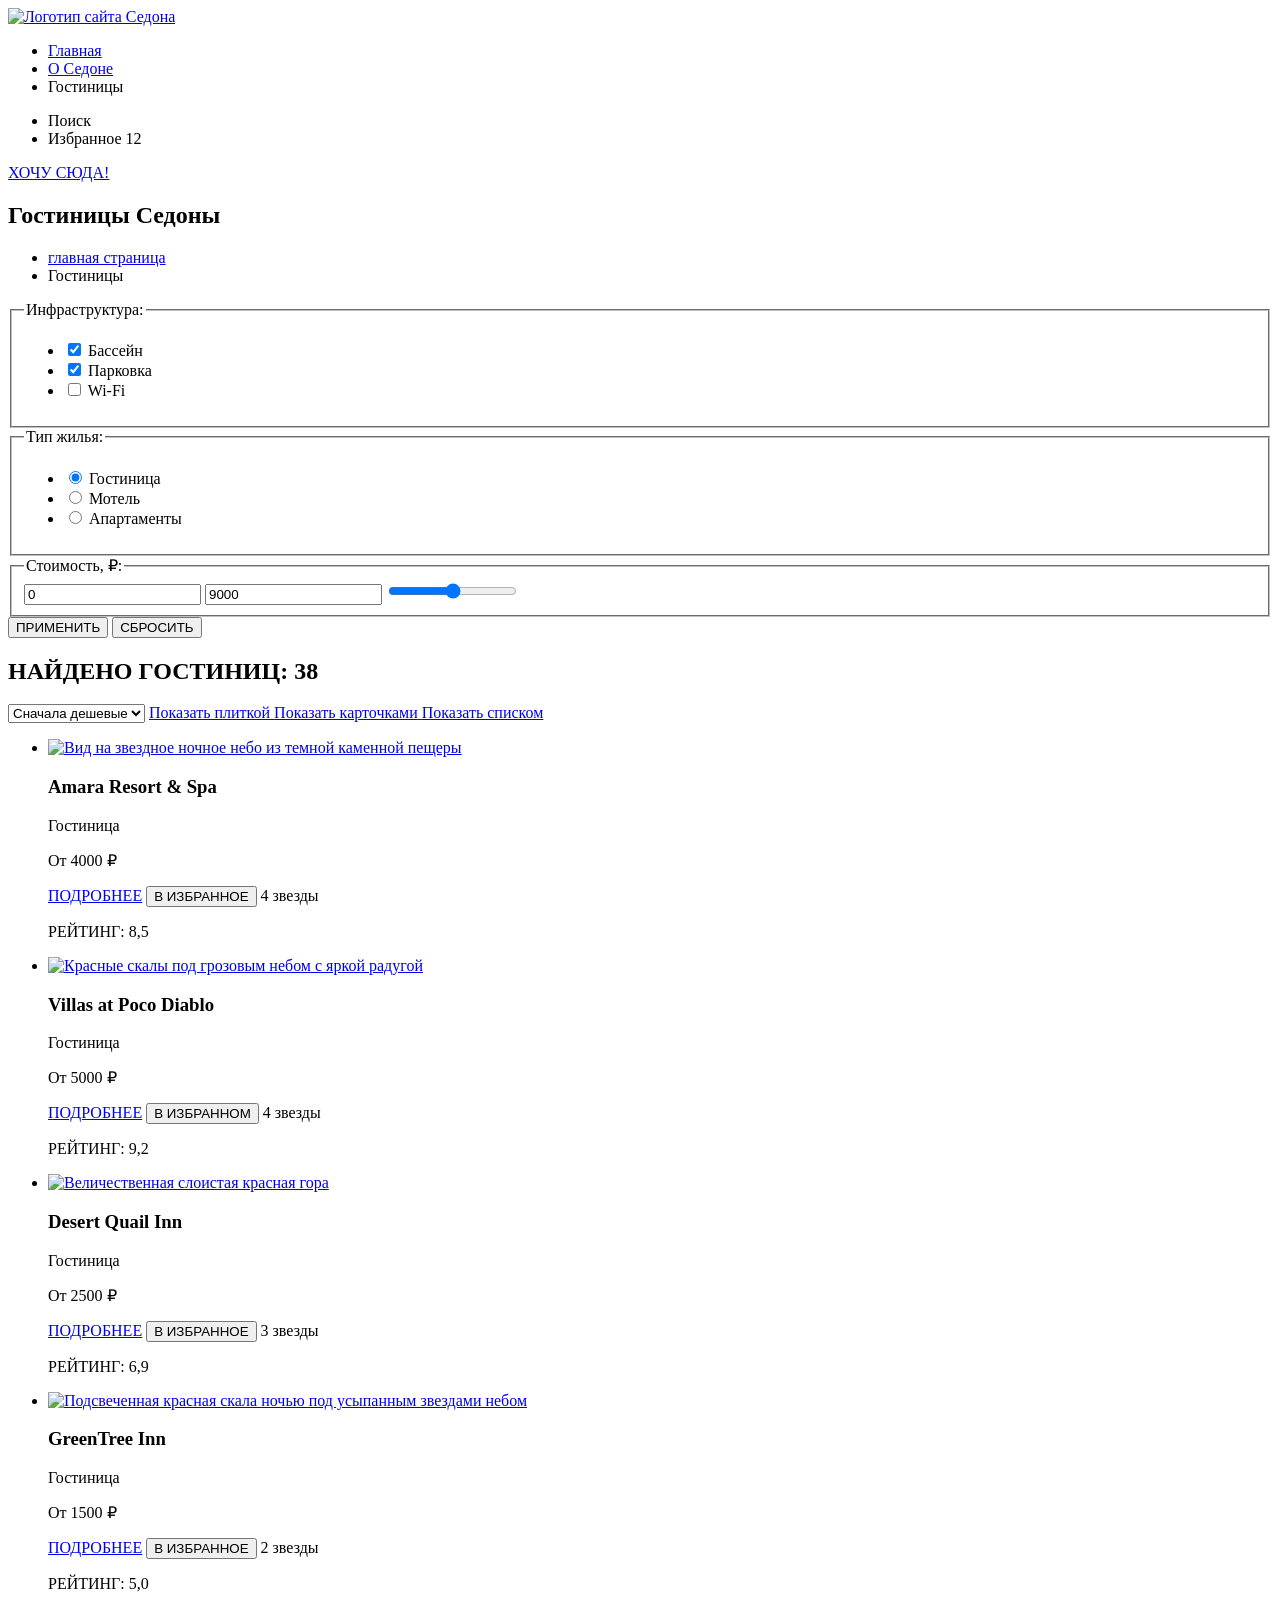
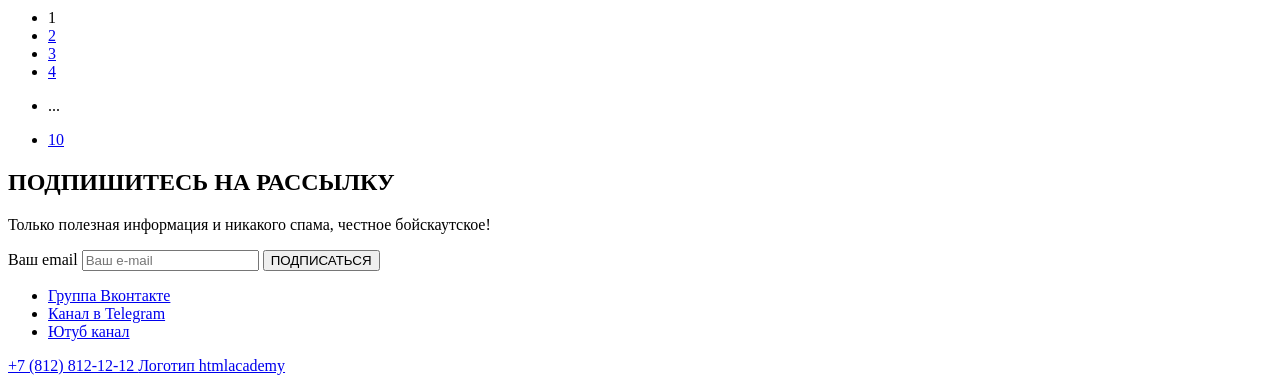
==== catalog.html @ c60bf8af "Внесение правок" ====
<!DOCTYPE html>
<html lang="en">

  <head>
    <meta charset="UTF-8">
    <meta name="viewport" content="width=device-width, initial-scale=1.0">
    <title>Каталог</title>
  </head>

  <body>
    <header class="navigation-header">
      <a class="navigation-logo" href="index.html">
        <img src="#" alt="Логотип сайта Седона">
      </a>
      <nav class="header-navigation">
        <ul class="header-navigation-list">
          <li class="header-navigation-item">
            <a class="navigation-list-link" href="index.html">Главная</a>
          </li>
          <li class="header-navigation-item">
            <a class="navigation-list-link" href="#">О Седоне</a>
          </li>
          <li class="header-navigation-item curent-link">
            <a class="navigation-list-link">Гостиницы</a>
          </li>
        </ul>
        <ul class="header-navigation-list navigation-user">
          <li class="header-navigation-item">
            <a class="header-navigation-list-user icon-search">
              <span class="visually-hidden">Поиск</span>
            </a>
          </li>
          <li class="header-navigation-item">
            <a class="header-navigation-list-user icon-favorite">
              <span class="visually-hidden">Избранное</span>
              <span class="favorite-number">12</span>
            </a>
          </li>
        </ul>
        <a class="header-navigation-list-user desired-button" href="#">
          ХОЧУ СЮДА!
        </a>
      </nav>
    </header>
    <main class="main-catalog">
      <section class="catalog-filter-bloc">
        <h1>
          Гостиницы Седоны
        </h1>
        <nav class="breadcrumbs">
          <ul class="breadcrumbs-list">
            <li class="breadcrumbs-item">
              <a class="breadcrumbs-link" href="index.html">
                <span class="visually-hidden">главная страница</span>
              </a>
            </li>
            <li>
              <a class="breadcrumbs-link">Гостиницы</a>
            </li>
          </ul>
        </nav>
        <form class="catalog-filter" action="https://echo.htmlacademy.ru/" method="get">
          <fieldset class="catalog-filter-group">
            <legend class="catalog-filter-title">Инфраструктура:</legend>
            <ul class="catalog-filter-item">
              <li class="catalog-filter-list">
                <label class="control">
                  <input type="checkbox" name="swimming-pool" checked>
                  Бассейн
                </label>
              </li>
              <li class="catalog-filter-list">
                <label class="control">
                  <input type="checkbox" name="parking" checked>
                  Парковка
                </label>
              </li>
              <li class="catalog-filter-list">
                <label class="control">
                  <input type="checkbox" name="wifi">
                  Wi-Fi
                </label>
              </li>
            </ul>
          </fieldset>
          <fieldset class="catalog-filter-group">
            <legend class="catalog-filter-title">Тип жилья:</legend>
            <ul class="catalog-filter-item">
              <li class="catalog-filter-list">
                <label class="control">
                  <input type="radio" name="property-type" value="hotel" checked>
                  Гостиница
                </label>
              </li>
              <li class="catalog-filter-list">
                <label class="control">
                  <input type="radio" name="property-type" value="motel">
                  Мотель
                </label>
              </li>
              <li class="catalog-filter-list">
                <label class="control">
                  <input type="radio" name="property-type" value="apartments">
                  Апартаменты
                </label>
              </li>
            </ul>
          </fieldset>
          <fieldset class="catalog-filter-group">
            <legend class="catalog-filter-title">Стоимость, ₽:</legend>
            <input class="field-price" name="min-price" type="number" value="0">
            <input class="field-price" name="max-price" type="number" value="9000">
            <input class="range-price" type="range">
          </fieldset>
          <button class="button-submit" type="submit">ПРИМЕНИТЬ</button>
          <button class="button-submit" type="reset">СБРОСИТЬ</button>
        </form>
      </section>

      <section class="hotels-catalog">
        <h2>НАЙДЕНО ГОСТИНИЦ: 38</h2>
        <select class="select-control" aria-label="Сортировка">
          <option value="cheap">Сначала дешевые</option>
          <option value="expensive">Сначала дорогие</option>
        </select>
        <a class="button button-active" href="catalog.html?view=tile">
          <span class="visually-hidden">Показать плиткой</span>
        </a>
        <a class="button" href="catalog.html?view=card">
          <span class="visually-hidden">Показать карточками</span>
        </a>
        <a class="button" href="catalog.html?view=list">
          <span class="visually-hidden">Показать списком</span>
        </a>
        <ul class="hotels-catalog-item">
          <li class="hotels-catalog-list">
            <a class="product-card-link" href="#">
              <img src="#" alt="Вид на звездное ночное небо из темной каменной пещеры">
            </a>
            <h3 class="hotel-name">Amara Resort & Spa</h3>
            <p class="hotel-title">Гостиница</p>
            <p class="hotel-price">От 4000 ₽</p>
            <a class="hotel-card-button button-info" href="#">ПОДРОБНЕЕ</a>
            <button class="hotel-card-button button-favorite" type="button">В ИЗБРАННОЕ</button>
            <span class="visually-hidden">4 звезды</span>
            <p class="hotel-rating">РЕЙТИНГ: 8,5</p>
          </li>
          <li class="hotels-catalog-list">
            <a class="product-card-link" href="#">
              <img class="product-card-img" src="#" alt="Красные скалы под грозовым небом с яркой радугой">
            </a>
            <h3 class="hotel-name">Villas at Poco Diablo</h3>
            <p class="hotel-title">Гостиница</p>
            <p class="hotel-price">От 5000 ₽</p>
            <a class="hotel-card-button button-info" href="#">ПОДРОБНЕЕ</a>
            <button class="hotel-card-button button-in-favorite" type="button">В ИЗБРАННОМ</button>
            <span class="visually-hidden">4 звезды</span>
            <p class="hotel-rating">РЕЙТИНГ: 9,2</p>
          </li>
          <li class="hotels-catalog-list">
            <a class="product-card-link" href="#">
              <img class="product-card-img" src="#" alt="Величественная слоистая красная гора">
            </a>
            <h3 class="hotel-name">Desert Quail Inn</h3>
            <p class="hotel-title">Гостиница</p>
            <p class="hotel-price">От 2500 ₽</p>
            <a class="hotel-card-button button-info" href="#">ПОДРОБНЕЕ</a>
            <button class="hotel-card-button button-favorite" type="button">В ИЗБРАННОЕ</button>
            <span class="visually-hidden">3 звезды</span>
            <p class="hotel-rating">РЕЙТИНГ: 6,9</p>
          </li>
          <li class="hotels-catalog-list">
            <a class="product-card-link" href="#">
              <img class="product-card-img" src="#" alt="Подсвеченная красная скала ночью под усыпанным звездами небом">
            </a>
            <h3 class="hotel-name">GreenTree Inn</h3>
            <p class="hotel-title">Гостиница</p>
            <p class="hotel-price">От 1500 ₽</p>
            <a class="hotel-card-button button-info" href="#">ПОДРОБНЕЕ</a>
            <button class="hotel-card-button button-favorite" type="button">В ИЗБРАННОЕ</button>
            <span class="visually-hidden">2 звезды</span>
            <p class="hotel-rating">РЕЙТИНГ: 5,0</p>
          </li>
        </ul>
        <ul class="pagination">
          <li class="pagination-item">
            <a class="pagination-link pagination-current">1</a>
          </li>
          <li class="pagination-item">
            <a class="pagination-link" href="#">2</a>
          </li>
          <li class="pagination-item">
            <a class="pagination-link" href="#">3</a>
          </li>
          <li class="pagination-item">
            <a class="pagination-link" href="#">4</a>
          </li>
          <li class="pagination-item">
            <p>...</p>
          </li>
          <li class="pagination-item">
            <a class="pagination-link" href="#">10</a>
          </li>
        </ul>
      </section>

      <section class="subscribe subscribe-catalog">
        <h2>ПОДПИШИТЕСЬ НА РАССЫЛКУ</h2>
        <p>
          Только полезная информация и никакого спама, честное бойскаутское!
        </p>
        <form class="subscribe-form" action="https://echo.htmlacademy.ru/" method="post">
          <label class="visually-hidden" for="email">Ваш email</label>
          <input type="email-field" id="email" name="email" placeholder="Ваш e-mail" required>
          <button class="subscribe-button" type="submit">ПОДПИСАТЬСЯ</button>
        </form>
      </section>
    </main>
    <footer class="main-footer">
      <ul class="social-list">
        <li class="social-item">
          <a class="social-link" href="https://vk.com/htmlacademy" title="Vk">
            <span class="visually-hidden">Группа Вконтакте</span>
          </a>
        </li>
        <li class="social-item">
          <a class="social-link" href="https://t.me/htmlacademy" title="Telegram">
            <span class="visually-hidden">Канал в Telegram</span>
          </a>
        </li>
        <li class="social-item">
          <a class="social-link" href="https://www.youtube.com/user/htmlacademyru" title="YouTube">
            <span class="visually-hidden">Ютуб канал</span>
          </a>
        </li>
      </ul>
      <a class="footer-contact-number" href="tel:+78128121212">
        +7 (812) 812-12-12
      </a>
      <a class="footer-contact-logo" href="https://htmlacademy.ru/intensive/htmlcss">
        <span class="visually-hidden">Логотип htmlacademy</span>
      </a>
    </footer>
  </body>

</html>
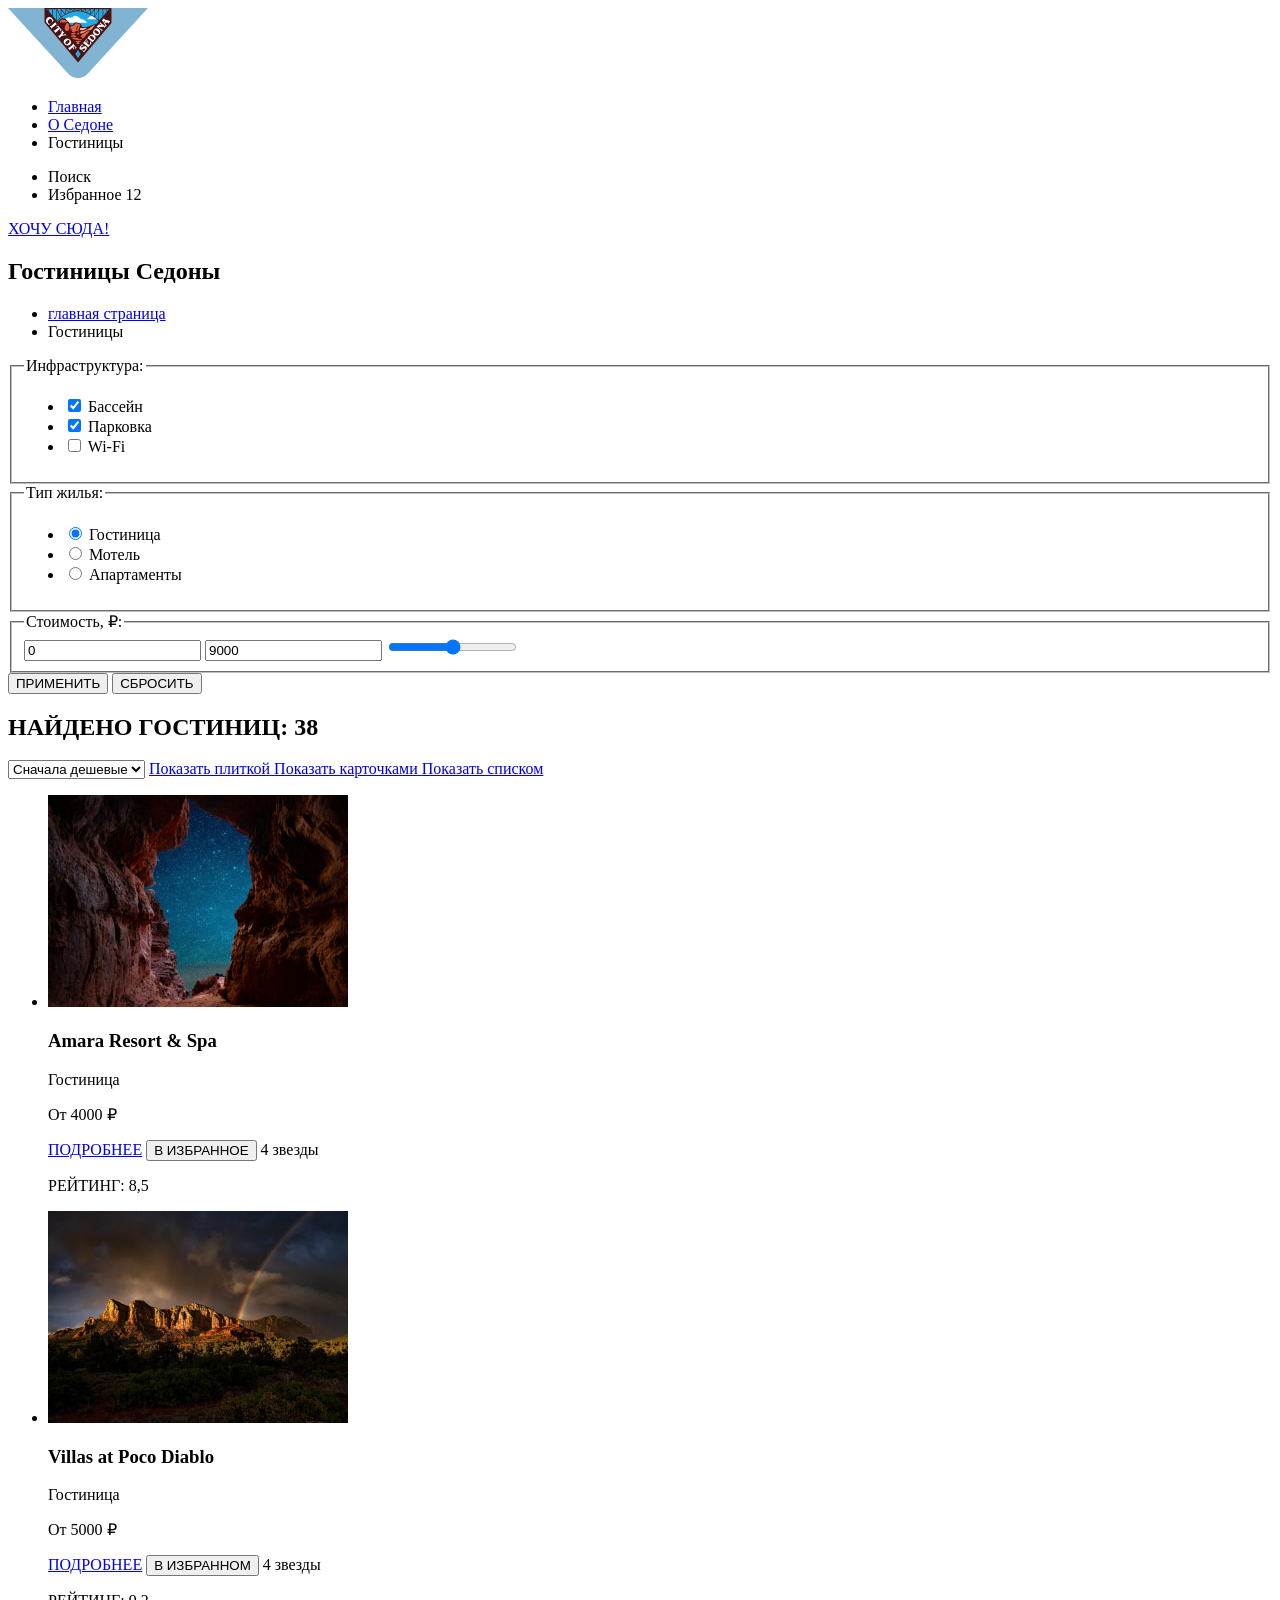
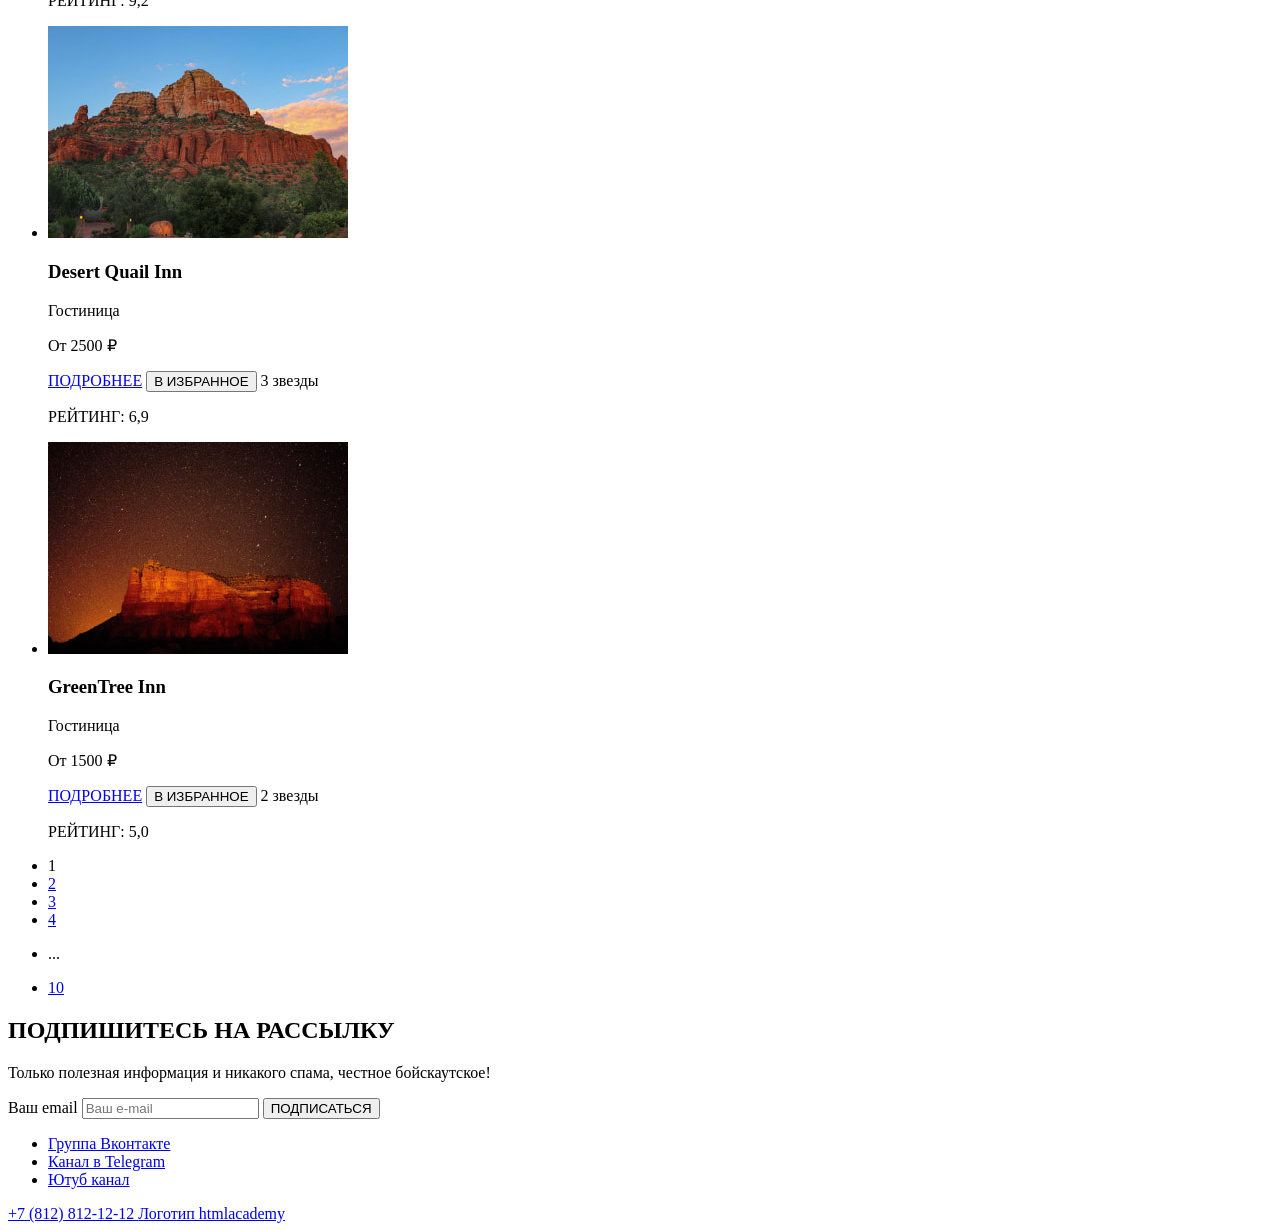
==== commit b1e81f36: "экспортированы все изображения, подключены контентные изображения" ====
--- a/catalog.html
+++ b/catalog.html
@@ -1,5 +1,5 @@
 <!DOCTYPE html>
-<html lang="en">
+<html lang="ru">
 
   <head>
     <meta charset="UTF-8">
@@ -10,7 +10,7 @@
   <body>
     <header class="navigation-header">
       <a class="navigation-logo" href="index.html">
-        <img src="#" alt="Логотип сайта Седона">
+        <img src="images/svg/logo.svg" width="140" height="70" alt="Логотип сайта Седона">
       </a>
       <nav class="header-navigation">
         <ul class="header-navigation-list">
@@ -135,7 +135,8 @@
         <ul class="hotels-catalog-item">
           <li class="hotels-catalog-list">
             <a class="product-card-link" href="#">
-              <img src="#" alt="Вид на звездное ночное небо из темной каменной пещеры">
+              <img class="product-card-img" src="images/amara-resort-spa.jpg" width="300" height="212"
+                alt="Вид на звездное ночное небо из темной каменной пещеры">
             </a>
             <h3 class="hotel-name">Amara Resort & Spa</h3>
             <p class="hotel-title">Гостиница</p>
@@ -147,7 +148,8 @@
           </li>
           <li class="hotels-catalog-list">
             <a class="product-card-link" href="#">
-              <img class="product-card-img" src="#" alt="Красные скалы под грозовым небом с яркой радугой">
+              <img class="product-card-img" src="images/villas-at-poco-diablo.jpg" width="300" height="212"
+                alt="Красные скалы под грозовым небом с яркой радугой">
             </a>
             <h3 class="hotel-name">Villas at Poco Diablo</h3>
             <p class="hotel-title">Гостиница</p>
@@ -159,7 +161,8 @@
           </li>
           <li class="hotels-catalog-list">
             <a class="product-card-link" href="#">
-              <img class="product-card-img" src="#" alt="Величественная слоистая красная гора">
+              <img class="product-card-img" src="images/desert-quail-inn.jpg" width="300" height="212"
+                alt="Величественная слоистая красная гора">
             </a>
             <h3 class="hotel-name">Desert Quail Inn</h3>
             <p class="hotel-title">Гостиница</p>
@@ -171,7 +174,8 @@
           </li>
           <li class="hotels-catalog-list">
             <a class="product-card-link" href="#">
-              <img class="product-card-img" src="#" alt="Подсвеченная красная скала ночью под усыпанным звездами небом">
+              <img class="product-card-img" src="images/greentree-inn.jpg" width="300" height="212"
+                alt="Подсвеченная красная скала ночью под усыпанным звездами небом">
             </a>
             <h3 class="hotel-name">GreenTree Inn</h3>
             <p class="hotel-title">Гостиница</p>
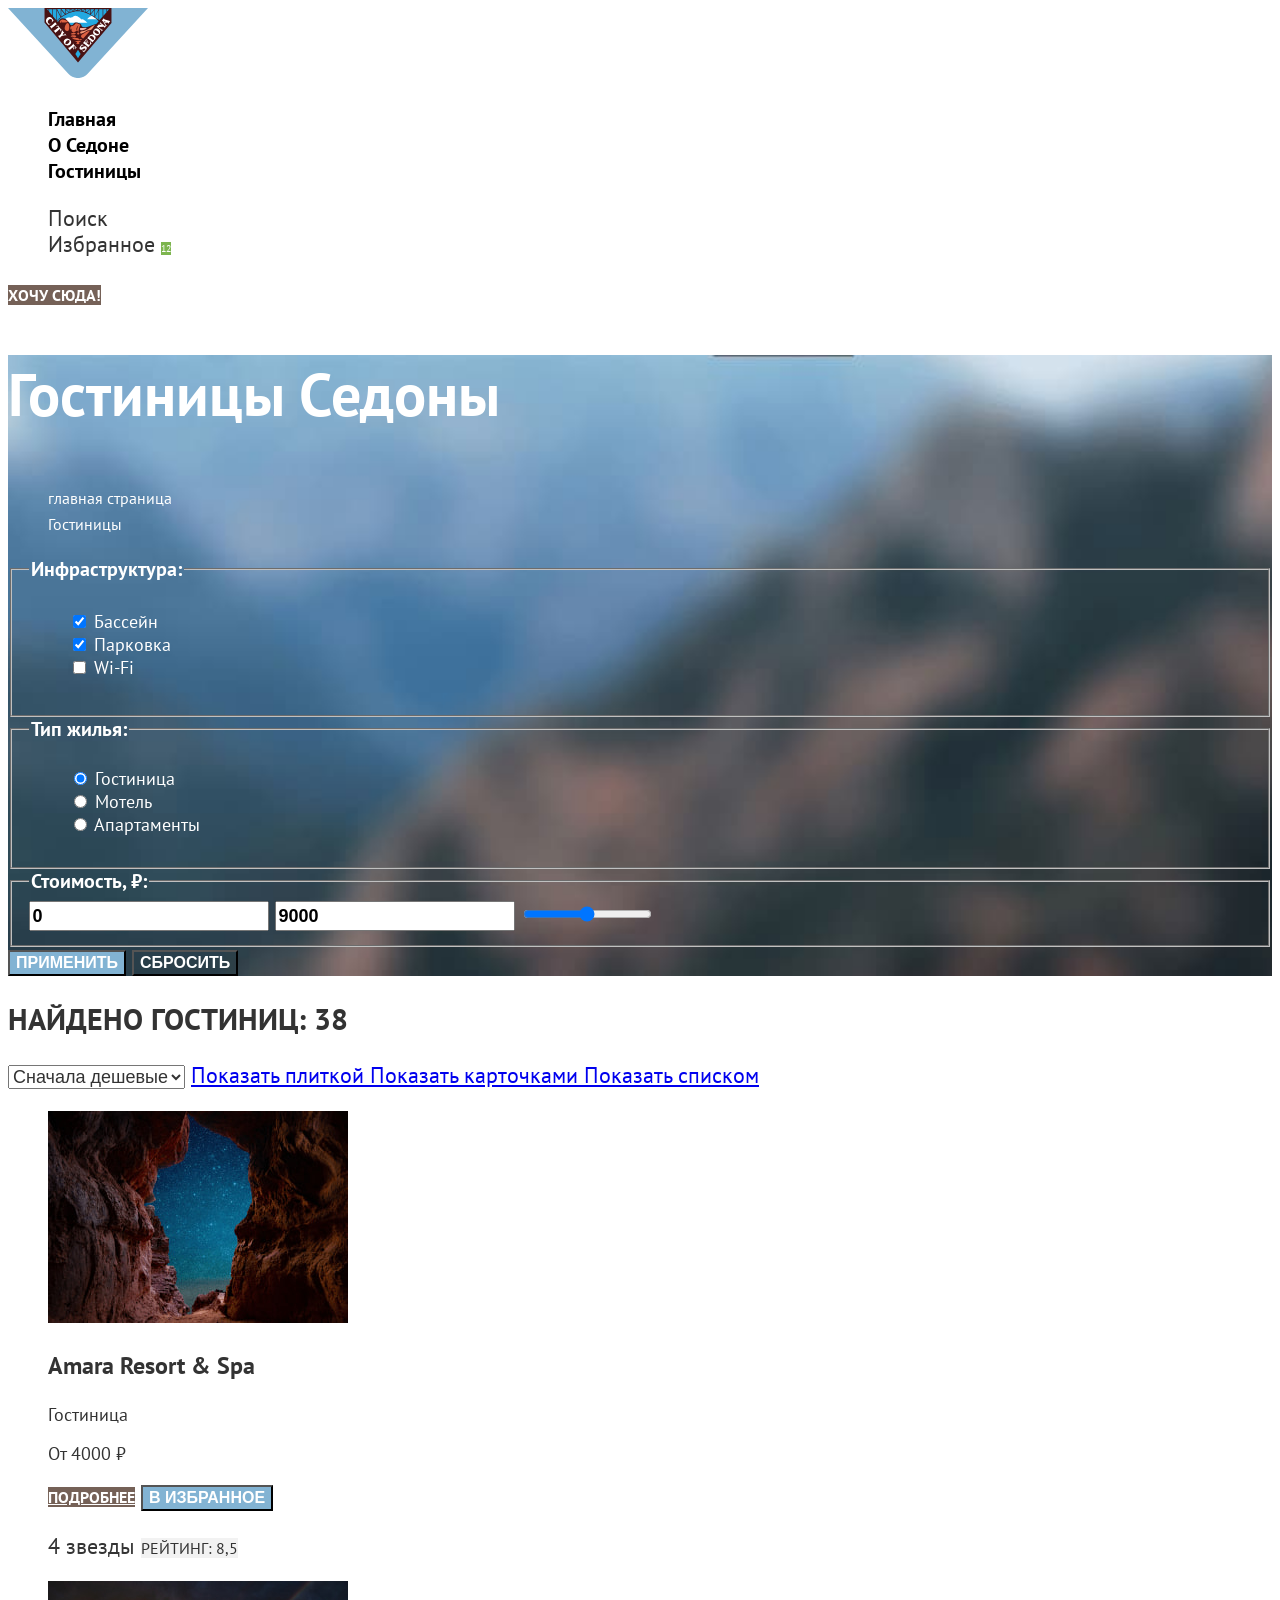
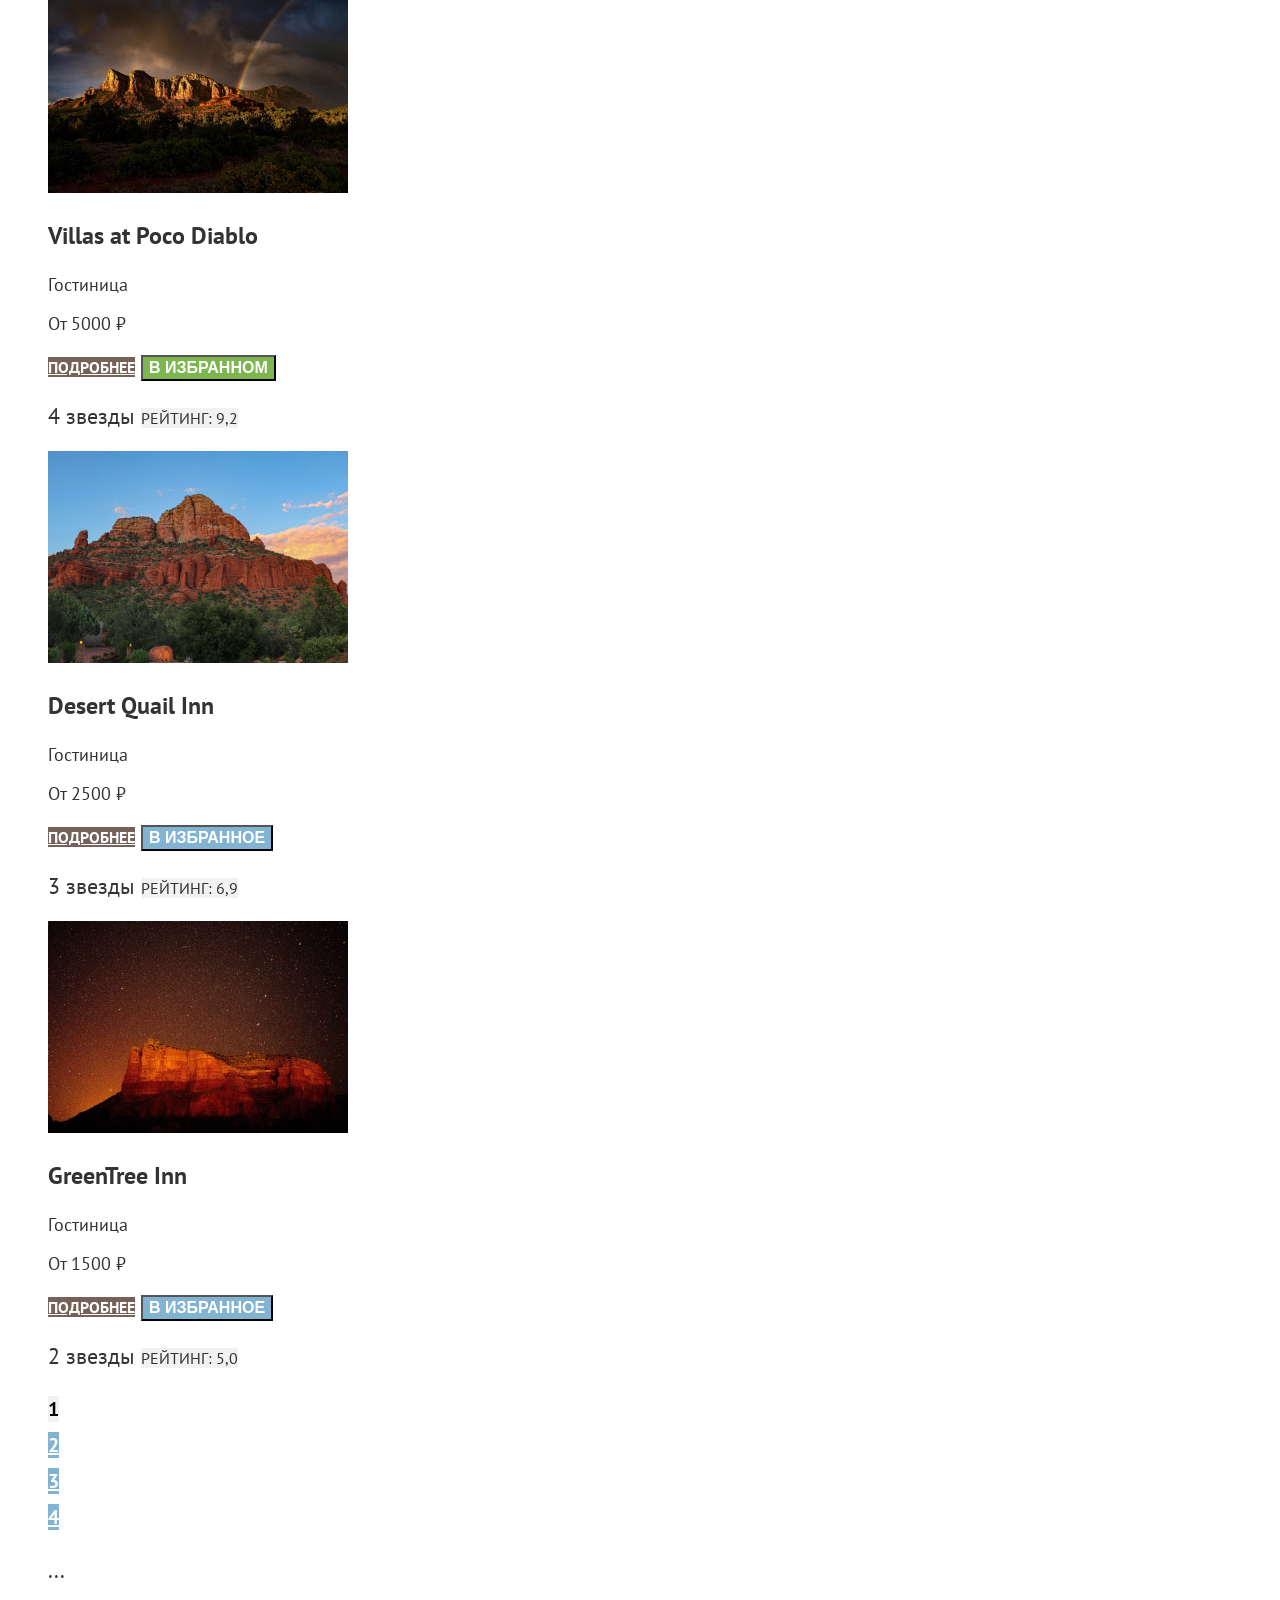
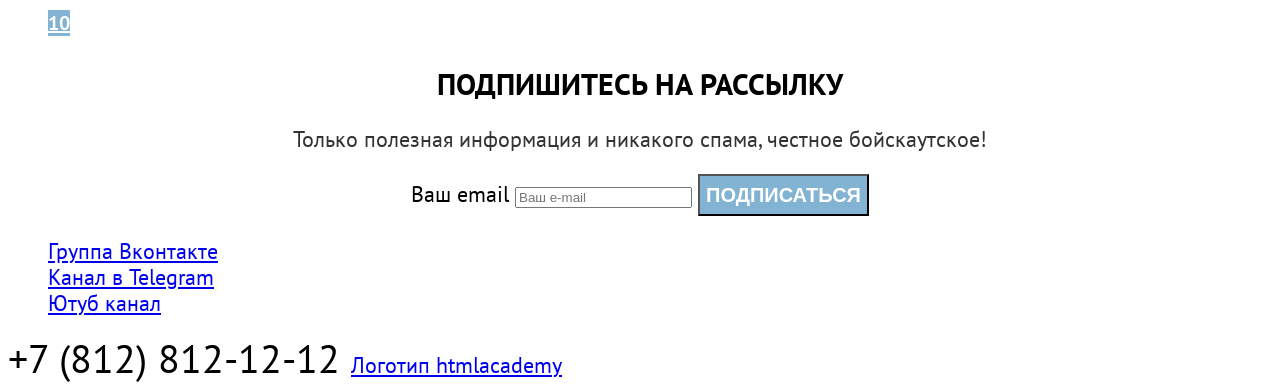
==== commit c2f1b92c: "Подключение стилей и базовая стилизация всех страниц" ====
--- a/catalog.html
+++ b/catalog.html
@@ -5,6 +5,7 @@
     <meta charset="UTF-8">
     <meta name="viewport" content="width=device-width, initial-scale=1.0">
     <title>Каталог</title>
+    <link rel="stylesheet" href="styles/styles.css">
   </head>
 
   <body>
@@ -85,20 +86,20 @@
           </fieldset>
           <fieldset class="catalog-filter-group">
             <legend class="catalog-filter-title">Тип жилья:</legend>
-            <ul class="catalog-filter-item">
-              <li class="catalog-filter-list">
+            <ul class="catalog-filter-list">
+              <li class="catalog-filter-item">
                 <label class="control">
                   <input type="radio" name="property-type" value="hotel" checked>
                   Гостиница
                 </label>
               </li>
-              <li class="catalog-filter-list">
+              <li class="catalog-filter-item">
                 <label class="control">
                   <input type="radio" name="property-type" value="motel">
                   Мотель
                 </label>
               </li>
-              <li class="catalog-filter-list">
+              <li class="catalog-filter-item">
                 <label class="control">
                   <input type="radio" name="property-type" value="apartments">
                   Апартаменты
@@ -113,7 +114,7 @@
             <input class="range-price" type="range">
           </fieldset>
           <button class="button-submit" type="submit">ПРИМЕНИТЬ</button>
-          <button class="button-submit" type="reset">СБРОСИТЬ</button>
+          <button class="button-reset" type="reset">СБРОСИТЬ</button>
         </form>
       </section>
 
@@ -132,8 +133,8 @@
         <a class="button" href="catalog.html?view=list">
           <span class="visually-hidden">Показать списком</span>
         </a>
-        <ul class="hotels-catalog-item">
-          <li class="hotels-catalog-list">
+        <ul class="hotels-catalog-list">
+          <li class="hotels-catalog-item">
             <a class="product-card-link" href="#">
               <img class="product-card-img" src="images/amara-resort-spa.jpg" width="300" height="212"
                 alt="Вид на звездное ночное небо из темной каменной пещеры">
@@ -143,10 +144,12 @@
             <p class="hotel-price">От 4000 ₽</p>
             <a class="hotel-card-button button-info" href="#">ПОДРОБНЕЕ</a>
             <button class="hotel-card-button button-favorite" type="button">В ИЗБРАННОЕ</button>
-            <span class="visually-hidden">4 звезды</span>
-            <p class="hotel-rating">РЕЙТИНГ: 8,5</p>
-          </li>
-          <li class="hotels-catalog-list">
+            <p>
+              <span class="rating-stars visually-hidden">4 звезды</span>
+              <span class="hotel-rating">РЕЙТИНГ: 8,5</span>
+            </p>
+          </li>
+          <li class="hotels-catalog-item">
             <a class="product-card-link" href="#">
               <img class="product-card-img" src="images/villas-at-poco-diablo.jpg" width="300" height="212"
                 alt="Красные скалы под грозовым небом с яркой радугой">
@@ -156,10 +159,12 @@
             <p class="hotel-price">От 5000 ₽</p>
             <a class="hotel-card-button button-info" href="#">ПОДРОБНЕЕ</a>
             <button class="hotel-card-button button-in-favorite" type="button">В ИЗБРАННОМ</button>
-            <span class="visually-hidden">4 звезды</span>
-            <p class="hotel-rating">РЕЙТИНГ: 9,2</p>
-          </li>
-          <li class="hotels-catalog-list">
+            <p>
+              <span class="rating-stars visually-hidden">4 звезды</span>
+              <span class="hotel-rating">РЕЙТИНГ: 9,2</span>
+            </p>
+          </li>
+          <li class="hotels-catalog-item">
             <a class="product-card-link" href="#">
               <img class="product-card-img" src="images/desert-quail-inn.jpg" width="300" height="212"
                 alt="Величественная слоистая красная гора">
@@ -169,10 +174,12 @@
             <p class="hotel-price">От 2500 ₽</p>
             <a class="hotel-card-button button-info" href="#">ПОДРОБНЕЕ</a>
             <button class="hotel-card-button button-favorite" type="button">В ИЗБРАННОЕ</button>
-            <span class="visually-hidden">3 звезды</span>
-            <p class="hotel-rating">РЕЙТИНГ: 6,9</p>
-          </li>
-          <li class="hotels-catalog-list">
+            <p>
+              <span class="rating-stars visually-hidden">3 звезды</span>
+              <span class="hotel-rating">РЕЙТИНГ: 6,9</span>
+            </p>
+          </li>
+          <li class="hotels-catalog-item">
             <a class="product-card-link" href="#">
               <img class="product-card-img" src="images/greentree-inn.jpg" width="300" height="212"
                 alt="Подсвеченная красная скала ночью под усыпанным звездами небом">
@@ -182,11 +189,13 @@
             <p class="hotel-price">От 1500 ₽</p>
             <a class="hotel-card-button button-info" href="#">ПОДРОБНЕЕ</a>
             <button class="hotel-card-button button-favorite" type="button">В ИЗБРАННОЕ</button>
-            <span class="visually-hidden">2 звезды</span>
-            <p class="hotel-rating">РЕЙТИНГ: 5,0</p>
-          </li>
-        </ul>
-        <ul class="pagination">
+            <p>
+              <span class="rating-stars visually-hidden">2 звезды</span>
+              <span class="hotel-rating">РЕЙТИНГ: 5,0</span>
+            </p>
+          </li>
+        </ul>
+        <ul class="pagination-list">
           <li class="pagination-item">
             <a class="pagination-link pagination-current">1</a>
           </li>
@@ -200,7 +209,7 @@
             <a class="pagination-link" href="#">4</a>
           </li>
           <li class="pagination-item">
-            <p>...</p>
+            <p class="pagination-dots">...</p>
           </li>
           <li class="pagination-item">
             <a class="pagination-link" href="#">10</a>
@@ -215,7 +224,7 @@
         </p>
         <form class="subscribe-form" action="https://echo.htmlacademy.ru/" method="post">
           <label class="visually-hidden" for="email">Ваш email</label>
-          <input type="email-field" id="email" name="email" placeholder="Ваш e-mail" required>
+          <input class="email-field" type="email" id="email" name="email" placeholder="Ваш e-mail" required>
           <button class="subscribe-button" type="submit">ПОДПИСАТЬСЯ</button>
         </form>
       </section>
--- a/styles/styles.css
+++ b/styles/styles.css
@@ -0,0 +1,284 @@
+@font-face {
+  font-family: "PT Sans";
+  font-style: normal;
+  font-weight: 400;
+  src: url("../fonts/ptsans-400.woff2") format("woff2");
+  font-display: swap;
+}
+
+@font-face {
+  font-family: "PT Sans";
+  font-style: normal;
+  font-weight: 700;
+  src: url("../fonts/ptsans-700.woff2") format("woff2");
+  font-display: swap;
+}
+
+body {
+  font-family: "PT Sans", sans-serif;
+  font-weight: 400;
+  font-size: 22px;
+  line-height: 26px;
+  background-color: #ffffff;
+  color: #333333;
+}
+
+.navigation-header {
+  background-color: #ffffff;
+}
+
+.main-index {
+  text-align: center;
+}
+
+.hero {
+  background-color: #000000;
+  background-image: url("../images/background/index-background.jpg");
+  background-repeat: no-repeat;
+  background-size: cover;
+}
+
+.subscribe {
+  background-color: #000000;
+  background-image: url("../images/background/subscribe-background.jpg");
+  background-size: cover;
+  color: #ffffff;
+}
+
+.favorite-number {
+  background-color: #7db54f;
+  font-size: 10px;
+  line-height: 10px;
+  color: #ffffff;
+}
+
+.header-navigation-list,
+.advantages-list,
+.advantages-welcome-list,
+.social-list {
+  list-style-type: none;
+}
+
+.navigation-list-link {
+  font-weight: 700;
+  font-size: 20px;
+  line-height: 24px;
+  color: #000000;
+  text-decoration: none;
+}
+
+.desired-button {
+  font-weight: 700;
+  font-size: 16px;
+  line-height: 20px;
+  color: #ffffff;
+  background-color: #756157;
+  vertical-align: middle;
+  text-decoration: none;
+}
+
+.advantages-header,
+.advantages-welcome-header,
+.interested h2,
+.subscribe h2 {
+  font-weight: 700;
+  font-size: 30px;
+  line-height: 36px;
+  color: #000000;
+}
+
+.advantages-item,
+.light-blue {
+  background-color: #83b3d31f;
+}
+
+.dark-blue {
+  background-color: #83b3d333;
+}
+
+.advantages-text {
+  background-color: #82b3d3;
+  color: #ffffff;
+}
+
+.advantages-item h3 {
+  font-weight: 700;
+  font-size: 24px;
+  line-height: 28px;
+  color: inherit;
+}
+
+.advantages-item p,
+.advantages-welcome-item p {
+  font-size: 18px;
+  line-height: 21px;
+}
+
+.advantages-welcome-item h3 {
+  font-weight: 700;
+  font-size: 24px;
+  line-height: 28px;
+  color: #000000;
+}
+
+.button-search {
+  font-weight: 700;
+  font-size: 20px;
+  line-height: 36px;
+  color: #ffffff;
+  background-color: #756157;
+}
+
+.subscribe-button {
+  font-weight: 700;
+  font-size: 20px;
+  line-height: 36px;
+  color: #ffffff;
+  background-color: #82b3d3;
+}
+
+.footer-contact-number {
+  font-size: 40px;
+  line-height: 40px;
+  color: #000000;
+  text-align: center;
+  text-decoration: none;
+}
+
+.header-navigation-list,
+.breadcrumbs-list,
+.catalog-filter-list,
+.hotels-catalog-list,
+.pagination-list {
+  list-style-type: none;
+}
+
+.catalog-filter-bloc {
+  background-color: #000000;
+  color: #ffffff;
+  background-image: url("../images/background/filter-background.jpg");
+  background-size: cover;
+}
+
+.catalog-filter-bloc h1 {
+  font-weight: 700;
+  font-size: 60px;
+  line-height: 78px;
+}
+
+.breadcrumbs-link {
+  color: inherit;
+  text-decoration: none;
+  font-size: 16px;
+  line-height: 21px;
+}
+
+.catalog-filter-title {
+  font-weight: 700;
+  font-size: 20px;
+  line-height: 24px;
+}
+
+.catalog-filter-list {
+  font-size: 18px;
+  line-height: 23px;
+}
+
+.field-price {
+  font-weight: 700;
+  font-size: 18px;
+  line-height: 24px;
+}
+
+.button-submit {
+  font-weight: 700;
+  font-size: 16px;
+  line-height: 20px;
+  color: inherit;
+  background-color: #82b3d3;
+}
+
+.button-reset {
+  font-weight: 700;
+  font-size: 16px;
+  line-height: 20px;
+  color: inherit;
+  background-color: transparent;
+}
+
+.hotels-catalog h2 {
+  font-weight: 700;
+  font-size: 30px;
+  line-height: 36px;
+}
+
+.select-control {
+  font-size: 18px;
+  line-height: 21px;
+  color: #333333;
+}
+
+.hotel-name {
+  font-weight: 700;
+  font-size: 24px;
+  line-height: 28px;
+}
+
+.hotel-title {
+  font-size: 18px;
+  line-height: 21px;
+}
+
+.hotel-price {
+  font-size: 18px;
+  line-height: 21px;
+}
+
+.hotel-card-button {
+  font-weight: 700;
+  font-size: 16px;
+  line-height: 20px;
+  color: #ffffff;
+}
+
+.button-info {
+  background-color: #756157;
+}
+
+.button-favorite {
+  background-color: #82b3d3;
+}
+
+.button-in-favorite {
+  background-color: #7db54f;
+}
+
+.hotel-rating {
+  font-size: 16px;
+  line-height: 20px;
+  background-color: #f2f2f2;
+}
+
+.pagination-link {
+  font-weight: 700;
+  font-size: 20px;
+  line-height: 36px;
+  color: #ffffff;
+  background-color: #82b3d3;
+}
+
+.pagination-current {
+  color: #000000;
+  background-color: #f2f2f2;
+}
+
+.subscribe-catalog {
+  color: #000000;
+  background-image: none;
+  background-color: #ffffff;
+  text-align: center;
+}
+
+.subscribe-catalog p {
+  color: #333333;
+}
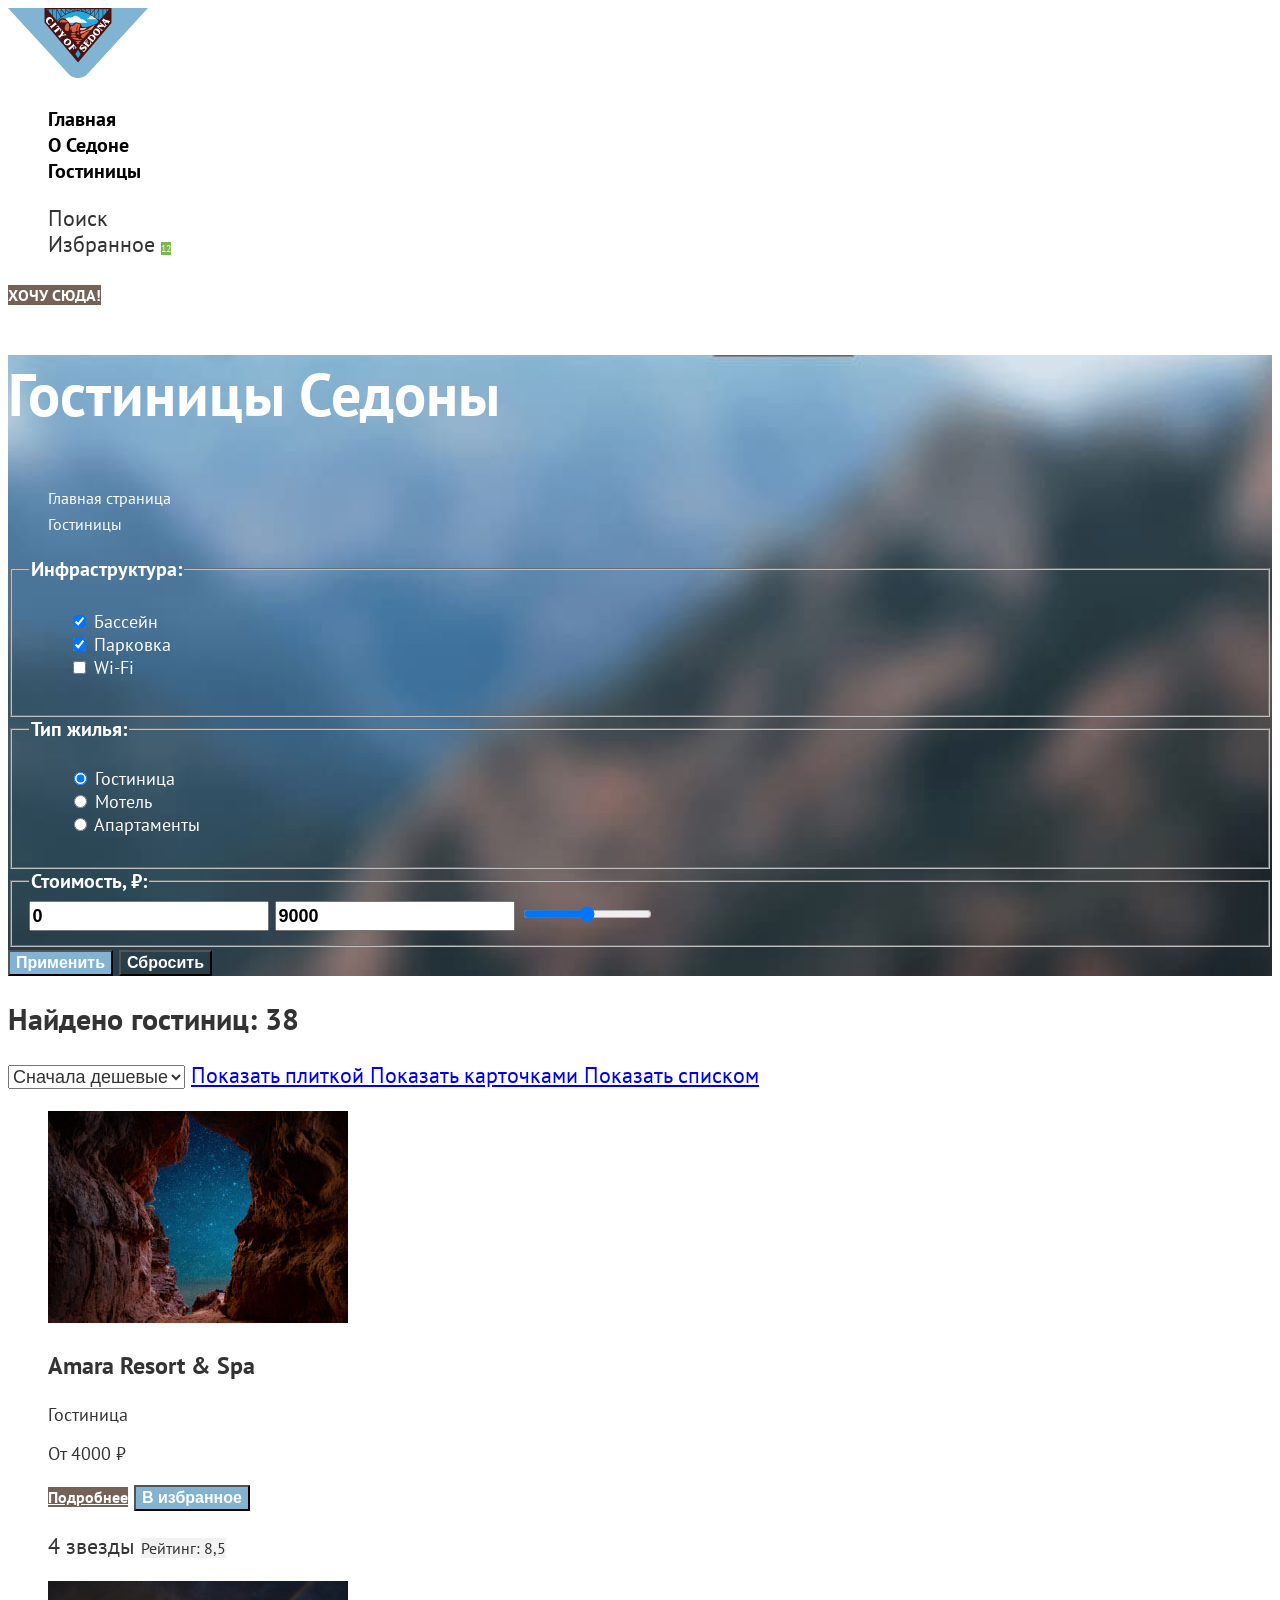
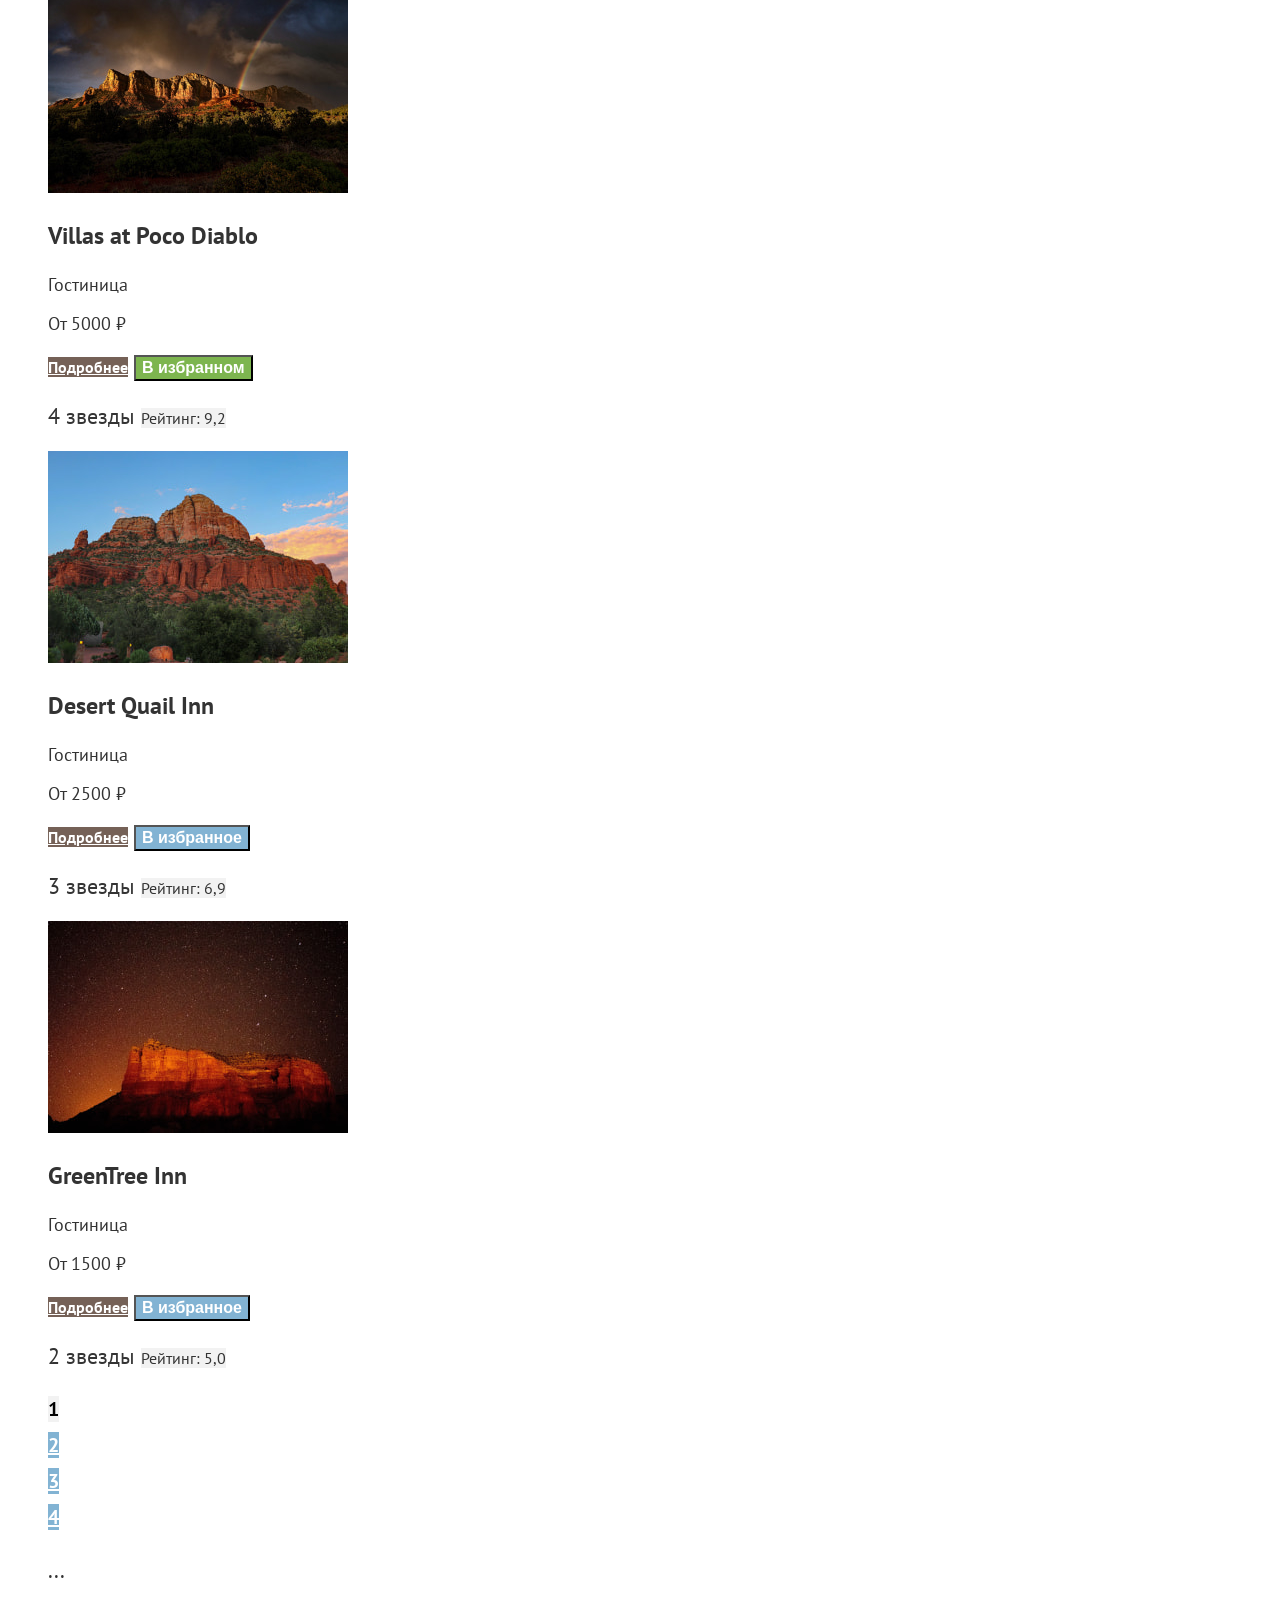
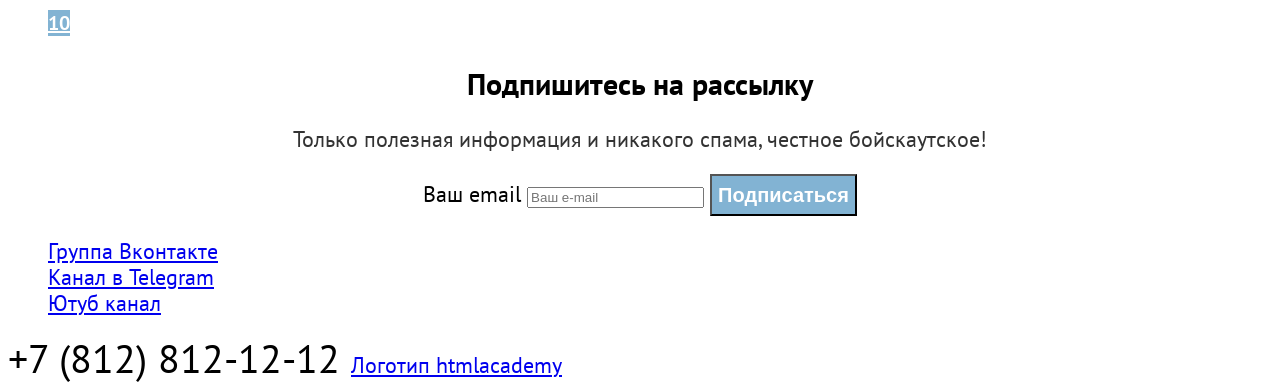
==== commit 053f8514: "заменил слова с заглавными буквами на обычные" ====
--- a/catalog.html
+++ b/catalog.html
@@ -52,7 +52,7 @@
           <ul class="breadcrumbs-list">
             <li class="breadcrumbs-item">
               <a class="breadcrumbs-link" href="index.html">
-                <span class="visually-hidden">главная страница</span>
+                <span class="visually-hidden">Главная страница</span>
               </a>
             </li>
             <li>
@@ -113,13 +113,13 @@
             <input class="field-price" name="max-price" type="number" value="9000">
             <input class="range-price" type="range">
           </fieldset>
-          <button class="button-submit" type="submit">ПРИМЕНИТЬ</button>
-          <button class="button-reset" type="reset">СБРОСИТЬ</button>
+          <button class="button-submit" type="submit">Применить</button>
+          <button class="button-reset" type="reset">Сбросить</button>
         </form>
       </section>
 
       <section class="hotels-catalog">
-        <h2>НАЙДЕНО ГОСТИНИЦ: 38</h2>
+        <h2>Найдено гостиниц: 38</h2>
         <select class="select-control" aria-label="Сортировка">
           <option value="cheap">Сначала дешевые</option>
           <option value="expensive">Сначала дорогие</option>
@@ -142,11 +142,11 @@
             <h3 class="hotel-name">Amara Resort & Spa</h3>
             <p class="hotel-title">Гостиница</p>
             <p class="hotel-price">От 4000 ₽</p>
-            <a class="hotel-card-button button-info" href="#">ПОДРОБНЕЕ</a>
-            <button class="hotel-card-button button-favorite" type="button">В ИЗБРАННОЕ</button>
+            <a class="hotel-card-button button-info" href="#">Подробнее</a>
+            <button class="hotel-card-button button-favorite" type="button">В избранное</button>
             <p>
               <span class="rating-stars visually-hidden">4 звезды</span>
-              <span class="hotel-rating">РЕЙТИНГ: 8,5</span>
+              <span class="hotel-rating">Рейтинг: 8,5</span>
             </p>
           </li>
           <li class="hotels-catalog-item">
@@ -157,11 +157,11 @@
             <h3 class="hotel-name">Villas at Poco Diablo</h3>
             <p class="hotel-title">Гостиница</p>
             <p class="hotel-price">От 5000 ₽</p>
-            <a class="hotel-card-button button-info" href="#">ПОДРОБНЕЕ</a>
-            <button class="hotel-card-button button-in-favorite" type="button">В ИЗБРАННОМ</button>
+            <a class="hotel-card-button button-info" href="#">Подробнее</a>
+            <button class="hotel-card-button button-in-favorite" type="button">В избранном</button>
             <p>
               <span class="rating-stars visually-hidden">4 звезды</span>
-              <span class="hotel-rating">РЕЙТИНГ: 9,2</span>
+              <span class="hotel-rating">Рейтинг: 9,2</span>
             </p>
           </li>
           <li class="hotels-catalog-item">
@@ -172,11 +172,11 @@
             <h3 class="hotel-name">Desert Quail Inn</h3>
             <p class="hotel-title">Гостиница</p>
             <p class="hotel-price">От 2500 ₽</p>
-            <a class="hotel-card-button button-info" href="#">ПОДРОБНЕЕ</a>
-            <button class="hotel-card-button button-favorite" type="button">В ИЗБРАННОЕ</button>
+            <a class="hotel-card-button button-info" href="#">Подробнее</a>
+            <button class="hotel-card-button button-favorite" type="button">В избранное</button>
             <p>
               <span class="rating-stars visually-hidden">3 звезды</span>
-              <span class="hotel-rating">РЕЙТИНГ: 6,9</span>
+              <span class="hotel-rating">Рейтинг: 6,9</span>
             </p>
           </li>
           <li class="hotels-catalog-item">
@@ -187,11 +187,11 @@
             <h3 class="hotel-name">GreenTree Inn</h3>
             <p class="hotel-title">Гостиница</p>
             <p class="hotel-price">От 1500 ₽</p>
-            <a class="hotel-card-button button-info" href="#">ПОДРОБНЕЕ</a>
-            <button class="hotel-card-button button-favorite" type="button">В ИЗБРАННОЕ</button>
+            <a class="hotel-card-button button-info" href="#">Подробнее</a>
+            <button class="hotel-card-button button-favorite" type="button">В избранное</button>
             <p>
               <span class="rating-stars visually-hidden">2 звезды</span>
-              <span class="hotel-rating">РЕЙТИНГ: 5,0</span>
+              <span class="hotel-rating">Рейтинг: 5,0</span>
             </p>
           </li>
         </ul>
@@ -218,14 +218,14 @@
       </section>
 
       <section class="subscribe subscribe-catalog">
-        <h2>ПОДПИШИТЕСЬ НА РАССЫЛКУ</h2>
+        <h2>Подпишитесь на рассылку</h2>
         <p>
           Только полезная информация и никакого спама, честное бойскаутское!
         </p>
         <form class="subscribe-form" action="https://echo.htmlacademy.ru/" method="post">
           <label class="visually-hidden" for="email">Ваш email</label>
           <input class="email-field" type="email" id="email" name="email" placeholder="Ваш e-mail" required>
-          <button class="subscribe-button" type="submit">ПОДПИСАТЬСЯ</button>
+          <button class="subscribe-button" type="submit">Подписаться</button>
         </form>
       </section>
     </main>
--- a/styles/styles.css
+++ b/styles/styles.css
@@ -52,9 +52,18 @@
   color: #ffffff;
 }
 
-.header-navigation-list,
-.advantages-list,
-.advantages-welcome-list,
+.header-navigation-list {
+  list-style-type: none;
+}
+
+.advantages-list {
+  list-style-type: none;
+}
+
+.advantages-welcome-list {
+  list-style-type: none;
+}
+
 .social-list {
   list-style-type: none;
 }
@@ -77,9 +86,27 @@
   text-decoration: none;
 }
 
-.advantages-header,
-.advantages-welcome-header,
-.interested h2,
+.advantages-header {
+  font-weight: 700;
+  font-size: 30px;
+  line-height: 36px;
+  color: #000000;
+}
+
+.advantages-welcome-header {
+  font-weight: 700;
+  font-size: 30px;
+  line-height: 36px;
+  color: #000000;
+}
+
+.interested h2 {
+  font-weight: 700;
+  font-size: 30px;
+  line-height: 36px;
+  color: #000000;
+}
+
 .subscribe h2 {
   font-weight: 700;
   font-size: 30px;
@@ -87,7 +114,10 @@
   color: #000000;
 }
 
-.advantages-item,
+.advantages-item {
+  background-color: #83b3d31f;
+}
+
 .light-blue {
   background-color: #83b3d31f;
 }
@@ -108,7 +138,11 @@
   color: inherit;
 }
 
-.advantages-item p,
+.advantages-item p {
+  font-size: 18px;
+  line-height: 21px;
+}
+
 .advantages-welcome-item p {
   font-size: 18px;
   line-height: 21px;
@@ -145,10 +179,22 @@
   text-decoration: none;
 }
 
-.header-navigation-list,
-.breadcrumbs-list,
-.catalog-filter-list,
-.hotels-catalog-list,
+.header-navigation-list {
+  list-style-type: none;
+}
+
+.breadcrumbs-list {
+  list-style-type: none;
+}
+
+.catalog-filter-list {
+  list-style-type: none;
+}
+
+.hotels-catalog-list {
+  list-style-type: none;
+}
+
 .pagination-list {
   list-style-type: none;
 }
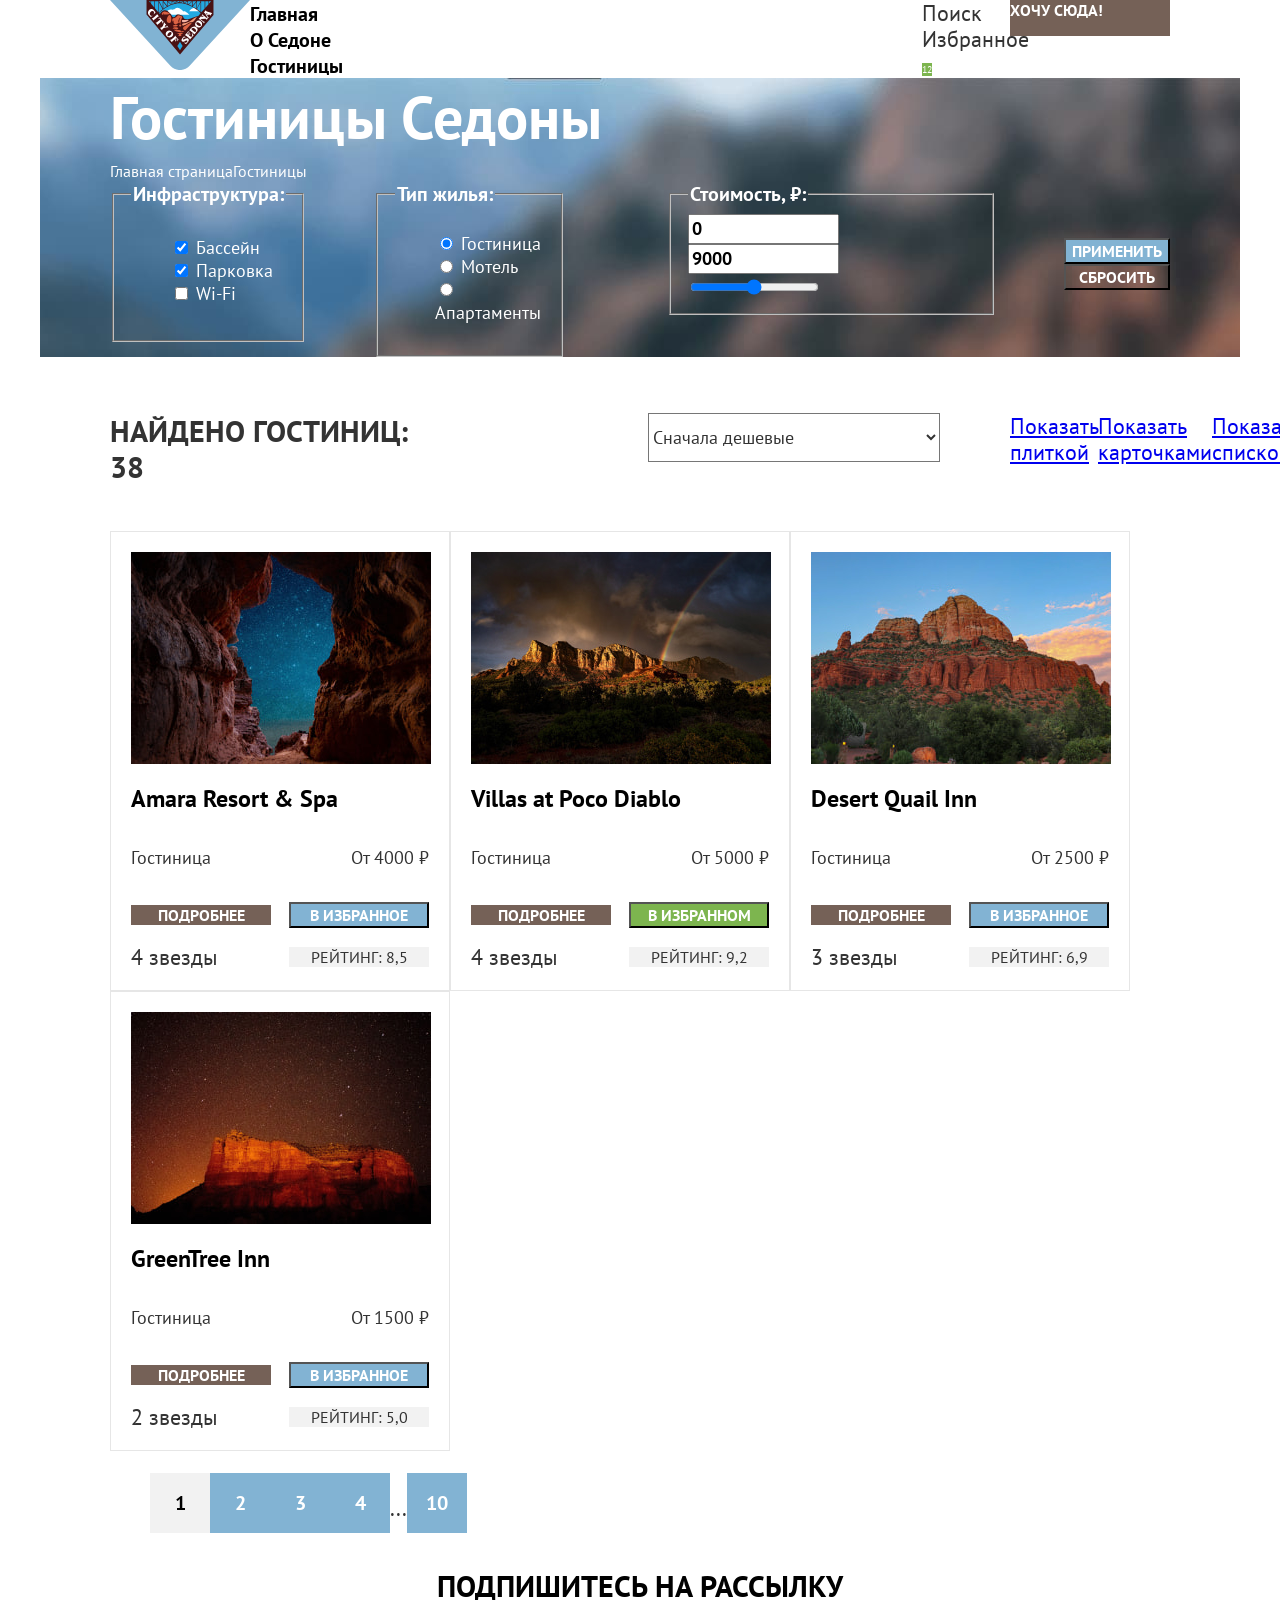
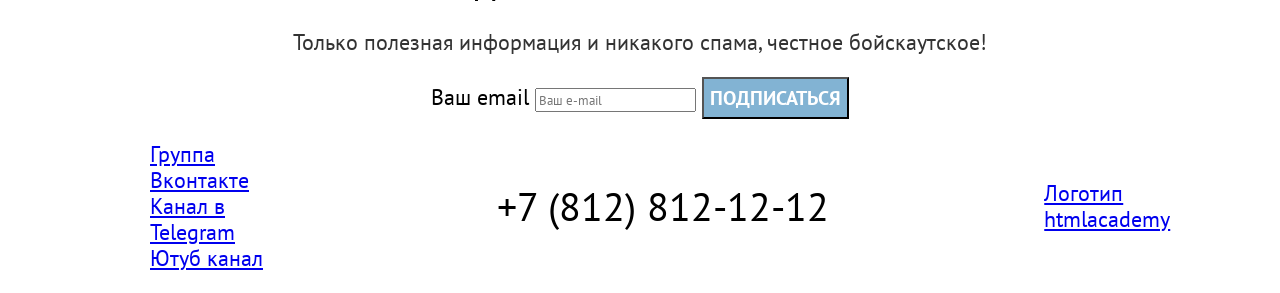
==== commit d2fe9b54: "создал сетку страниц, крупных блоков, подправил разметку" ====
--- a/catalog.html
+++ b/catalog.html
@@ -9,251 +9,281 @@
   </head>
 
   <body>
-    <header class="navigation-header">
-      <a class="navigation-logo" href="index.html">
-        <img src="images/svg/logo.svg" width="140" height="70" alt="Логотип сайта Седона">
-      </a>
-      <nav class="header-navigation">
-        <ul class="header-navigation-list">
-          <li class="header-navigation-item">
-            <a class="navigation-list-link" href="index.html">Главная</a>
-          </li>
-          <li class="header-navigation-item">
-            <a class="navigation-list-link" href="#">О Седоне</a>
-          </li>
-          <li class="header-navigation-item curent-link">
-            <a class="navigation-list-link">Гостиницы</a>
-          </li>
-        </ul>
-        <ul class="header-navigation-list navigation-user">
-          <li class="header-navigation-item">
-            <a class="header-navigation-list-user icon-search">
-              <span class="visually-hidden">Поиск</span>
-            </a>
-          </li>
-          <li class="header-navigation-item">
-            <a class="header-navigation-list-user icon-favorite">
-              <span class="visually-hidden">Избранное</span>
-              <span class="favorite-number">12</span>
-            </a>
-          </li>
-        </ul>
-        <a class="header-navigation-list-user desired-button" href="#">
-          ХОЧУ СЮДА!
-        </a>
-      </nav>
-    </header>
-    <main class="main-catalog">
-      <section class="catalog-filter-bloc">
-        <h1>
-          Гостиницы Седоны
-        </h1>
-        <nav class="breadcrumbs">
-          <ul class="breadcrumbs-list">
-            <li class="breadcrumbs-item">
-              <a class="breadcrumbs-link" href="index.html">
-                <span class="visually-hidden">Главная страница</span>
-              </a>
-            </li>
-            <li>
-              <a class="breadcrumbs-link">Гостиницы</a>
+    <div class="page-container">
+      <header class="navigation-header">
+        <nav class="header-navigation">
+          <a class="navigation-logo" href="index.html">
+            <img src="images/svg/logo.svg" width="140" height="70" alt="Логотип сайта Седона">
+          </a>
+          <ul class="header-navigation-list">
+            <li class="header-navigation-item">
+              <a class="navigation-list-link" href="index.html">Главная</a>
+            </li>
+            <li class="header-navigation-item">
+              <a class="navigation-list-link" href="#">О Седоне</a>
+            </li>
+            <li class="header-navigation-item curent-link">
+              <a class="navigation-list-link">Гостиницы</a>
             </li>
           </ul>
+          <ul class="header-navigation-list navigation-user">
+            <li class="header-navigation-item">
+              <a class="header-navigation-list-user icon-search">
+                <span class="visually-hidden">Поиск</span>
+              </a>
+            </li>
+            <li class="header-navigation-item">
+              <a class="header-navigation-list-user icon-favorite">
+                <span class="visually-hidden">Избранное</span>
+                <span class="favorite-number">12</span>
+              </a>
+            </li>
+          </ul>
+          <a class="header-navigation-list-user desired-button" href="#">
+            ХОЧУ СЮДА!
+          </a>
         </nav>
-        <form class="catalog-filter" action="https://echo.htmlacademy.ru/" method="get">
-          <fieldset class="catalog-filter-group">
-            <legend class="catalog-filter-title">Инфраструктура:</legend>
-            <ul class="catalog-filter-item">
-              <li class="catalog-filter-list">
-                <label class="control">
-                  <input type="checkbox" name="swimming-pool" checked>
-                  Бассейн
-                </label>
-              </li>
-              <li class="catalog-filter-list">
-                <label class="control">
-                  <input type="checkbox" name="parking" checked>
-                  Парковка
-                </label>
-              </li>
-              <li class="catalog-filter-list">
-                <label class="control">
-                  <input type="checkbox" name="wifi">
-                  Wi-Fi
-                </label>
+      </header>
+      <main class="main-catalog">
+        <section class="catalog-filter-bloc">
+          <div class="container">
+            <h1>
+              Гостиницы Седоны
+            </h1>
+            <nav class="breadcrumbs">
+              <ul class="breadcrumbs-list">
+                <li class="breadcrumbs-item">
+                  <a class="breadcrumbs-link" href="index.html">
+                    <span class="visually-hidden">Главная страница</span>
+                  </a>
+                </li>
+                <li>
+                  <a class="breadcrumbs-link">Гостиницы</a>
+                </li>
+              </ul>
+            </nav>
+            <form class="catalog-filter" action="https://echo.htmlacademy.ru/" method="get">
+              <fieldset class="catalog-filter-group">
+                <legend class="catalog-filter-title">Инфраструктура:</legend>
+                <ul class="catalog-filter-item">
+                  <li class="catalog-filter-list">
+                    <label class="control">
+                      <input type="checkbox" name="swimming-pool" checked>
+                      Бассейн
+                    </label>
+                  </li>
+                  <li class="catalog-filter-list">
+                    <label class="control">
+                      <input type="checkbox" name="parking" checked>
+                      Парковка
+                    </label>
+                  </li>
+                  <li class="catalog-filter-list">
+                    <label class="control">
+                      <input type="checkbox" name="wifi">
+                      Wi-Fi
+                    </label>
+                  </li>
+                </ul>
+              </fieldset>
+              <fieldset class="catalog-filter-group">
+                <legend class="catalog-filter-title">Тип жилья:</legend>
+                <ul class="catalog-filter-list">
+                  <li class="catalog-filter-item">
+                    <label class="control">
+                      <input type="radio" name="property-type" value="hotel" checked>
+                      Гостиница
+                    </label>
+                  </li>
+                  <li class="catalog-filter-item">
+                    <label class="control">
+                      <input type="radio" name="property-type" value="motel">
+                      Мотель
+                    </label>
+                  </li>
+                  <li class="catalog-filter-item">
+                    <label class="control">
+                      <input type="radio" name="property-type" value="apartments">
+                      Апартаменты
+                    </label>
+                  </li>
+                </ul>
+              </fieldset>
+              <fieldset class="catalog-filter-group">
+                <legend class="catalog-filter-title">Стоимость, ₽:</legend>
+                <input class="field-price" name="min-price" type="number" value="0">
+                <input class="field-price" name="max-price" type="number" value="9000">
+                <input class="range-price" type="range">
+              </fieldset>
+              <div class="catalog-button-container">
+                <button class="button-submit" type="submit">Применить</button>
+                <button class="button-reset" type="reset">Сбросить</button>
+              </div>
+            </form>
+          </div>
+        </section>
+        <section class="hotels-catalog">
+          <div class="container">
+            <div class="sorting-container">
+              <h2>Найдено гостиниц: 38</h2>
+              <select class="select-control" aria-label="Сортировка">
+                <option value="cheap">Сначала дешевые</option>
+                <option value="expensive">Сначала дорогие</option>
+              </select>
+              <div class="card-view-container">
+                <a class="button button-active" href="catalog.html?view=tile">
+                  <span class="visually-hidden">Показать плиткой</span>
+                </a>
+                <a class="button" href="catalog.html?view=card">
+                  <span class="visually-hidden">Показать карточками</span>
+                </a>
+                <a class="button" href="catalog.html?view=list">
+                  <span class="visually-hidden">Показать списком</span>
+                </a>
+              </div>
+            </div>
+            <ul class="hotels-catalog-list">
+              <li class="hotels-catalog-item">
+                <a class="product-card-link" href="#">
+                  <img class="product-card-img" src="images/amara-resort-spa.jpg" width="300" height="212"
+                    alt="Вид на звездное ночное небо из темной каменной пещеры">
+                </a>
+                <h3 class="hotel-name">Amara Resort & Spa</h3>
+                <div class="hotel-info-container">
+                  <p class="hotel-title">Гостиница</p>
+                  <p class="hotel-price">От 4000 ₽</p>
+                </div>
+                <div class="hotel-buttons-container">
+                  <a class="hotel-card-button button-info" href="#">Подробнее</a>
+                  <button class="hotel-card-button button-favorite" type="button">В избранное</button>
+                </div>
+                <div class="hotel-rating-container">
+                  <span class="rating-stars visually-hidden">4 звезды</span>
+                  <span class="hotel-rating">Рейтинг: 8,5</span>
+                </div>
+              </li>
+              <li class="hotels-catalog-item">
+                <a class="product-card-link" href="#">
+                  <img class="product-card-img" src="images/villas-at-poco-diablo.jpg" width="300" height="212"
+                    alt="Красные скалы под грозовым небом с яркой радугой">
+                </a>
+                <h3 class="hotel-name">Villas at Poco Diablo</h3>
+                <div class="hotel-info-container">
+                  <p class="hotel-title">Гостиница</p>
+                  <p class="hotel-price">От 5000 ₽</p>
+                </div>
+                <div class="hotel-buttons-container">
+                  <a class="hotel-card-button button-info" href="#">Подробнее</a>
+                  <button class="hotel-card-button button-in-favorite" type="button">В избранном</button>
+                </div>
+                <div class="hotel-rating-container">
+                  <span class="rating-stars visually-hidden">4 звезды</span>
+                  <span class="hotel-rating">Рейтинг: 9,2</span>
+                </div>
+              </li>
+              <li class="hotels-catalog-item">
+                <a class="product-card-link" href="#">
+                  <img class="product-card-img" src="images/desert-quail-inn.jpg" width="300" height="212"
+                    alt="Величественная слоистая красная гора">
+                </a>
+                <h3 class="hotel-name">Desert Quail Inn</h3>
+                <div class="hotel-info-container">
+                  <p class="hotel-title">Гостиница</p>
+                  <p class="hotel-price">От 2500 ₽</p>
+                </div>
+                <div class="hotel-buttons-container">
+                  <a class="hotel-card-button button-info" href="#">Подробнее</a>
+                  <button class="hotel-card-button button-favorite" type="button">В избранное</button>
+                </div>
+                <div class="hotel-rating-container">
+                  <span class="rating-stars visually-hidden">3 звезды</span>
+                  <span class="hotel-rating">Рейтинг: 6,9</span>
+                </div>
+              </li>
+              <li class="hotels-catalog-item">
+                <a class="product-card-link" href="#">
+                  <img class="product-card-img" src="images/greentree-inn.jpg" width="300" height="212"
+                    alt="Подсвеченная красная скала ночью под усыпанным звездами небом">
+                </a>
+                <h3 class="hotel-name">GreenTree Inn</h3>
+                <div class="hotel-info-container">
+                  <p class="hotel-title">Гостиница</p>
+                  <p class="hotel-price">От 1500 ₽</p>
+                </div>
+                <div class="hotel-buttons-container">
+                  <a class="hotel-card-button button-info" href="#">Подробнее</a>
+                  <button class="hotel-card-button button-favorite" type="button">В избранное</button>
+                </div>
+                <div class="hotel-rating-container">
+                  <span class="rating-stars visually-hidden">2 звезды</span>
+                  <span class="hotel-rating">Рейтинг: 5,0</span>
+                </div>
               </li>
             </ul>
-          </fieldset>
-          <fieldset class="catalog-filter-group">
-            <legend class="catalog-filter-title">Тип жилья:</legend>
-            <ul class="catalog-filter-list">
-              <li class="catalog-filter-item">
-                <label class="control">
-                  <input type="radio" name="property-type" value="hotel" checked>
-                  Гостиница
-                </label>
-              </li>
-              <li class="catalog-filter-item">
-                <label class="control">
-                  <input type="radio" name="property-type" value="motel">
-                  Мотель
-                </label>
-              </li>
-              <li class="catalog-filter-item">
-                <label class="control">
-                  <input type="radio" name="property-type" value="apartments">
-                  Апартаменты
-                </label>
+            <ul class="pagination-list">
+              <li class="pagination-item">
+                <a class="pagination-link pagination-current">1</a>
+              </li>
+              <li class="pagination-item">
+                <a class="pagination-link" href="#">2</a>
+              </li>
+              <li class="pagination-item">
+                <a class="pagination-link" href="#">3</a>
+              </li>
+              <li class="pagination-item">
+                <a class="pagination-link" href="#">4</a>
+              </li>
+              <li class="pagination-item">
+                <p class="pagination-dots">...</p>
+              </li>
+              <li class="pagination-item">
+                <a class="pagination-link" href="#">10</a>
               </li>
             </ul>
-          </fieldset>
-          <fieldset class="catalog-filter-group">
-            <legend class="catalog-filter-title">Стоимость, ₽:</legend>
-            <input class="field-price" name="min-price" type="number" value="0">
-            <input class="field-price" name="max-price" type="number" value="9000">
-            <input class="range-price" type="range">
-          </fieldset>
-          <button class="button-submit" type="submit">Применить</button>
-          <button class="button-reset" type="reset">Сбросить</button>
-        </form>
-      </section>
-
-      <section class="hotels-catalog">
-        <h2>Найдено гостиниц: 38</h2>
-        <select class="select-control" aria-label="Сортировка">
-          <option value="cheap">Сначала дешевые</option>
-          <option value="expensive">Сначала дорогие</option>
-        </select>
-        <a class="button button-active" href="catalog.html?view=tile">
-          <span class="visually-hidden">Показать плиткой</span>
-        </a>
-        <a class="button" href="catalog.html?view=card">
-          <span class="visually-hidden">Показать карточками</span>
-        </a>
-        <a class="button" href="catalog.html?view=list">
-          <span class="visually-hidden">Показать списком</span>
-        </a>
-        <ul class="hotels-catalog-list">
-          <li class="hotels-catalog-item">
-            <a class="product-card-link" href="#">
-              <img class="product-card-img" src="images/amara-resort-spa.jpg" width="300" height="212"
-                alt="Вид на звездное ночное небо из темной каменной пещеры">
-            </a>
-            <h3 class="hotel-name">Amara Resort & Spa</h3>
-            <p class="hotel-title">Гостиница</p>
-            <p class="hotel-price">От 4000 ₽</p>
-            <a class="hotel-card-button button-info" href="#">Подробнее</a>
-            <button class="hotel-card-button button-favorite" type="button">В избранное</button>
+          </div>
+        </section>
+        <section class="subscribe subscribe-catalog">
+          <div class="container">
+            <h2>Подпишитесь на рассылку</h2>
             <p>
-              <span class="rating-stars visually-hidden">4 звезды</span>
-              <span class="hotel-rating">Рейтинг: 8,5</span>
+              Только полезная информация и никакого спама, честное бойскаутское!
             </p>
-          </li>
-          <li class="hotels-catalog-item">
-            <a class="product-card-link" href="#">
-              <img class="product-card-img" src="images/villas-at-poco-diablo.jpg" width="300" height="212"
-                alt="Красные скалы под грозовым небом с яркой радугой">
-            </a>
-            <h3 class="hotel-name">Villas at Poco Diablo</h3>
-            <p class="hotel-title">Гостиница</p>
-            <p class="hotel-price">От 5000 ₽</p>
-            <a class="hotel-card-button button-info" href="#">Подробнее</a>
-            <button class="hotel-card-button button-in-favorite" type="button">В избранном</button>
-            <p>
-              <span class="rating-stars visually-hidden">4 звезды</span>
-              <span class="hotel-rating">Рейтинг: 9,2</span>
-            </p>
-          </li>
-          <li class="hotels-catalog-item">
-            <a class="product-card-link" href="#">
-              <img class="product-card-img" src="images/desert-quail-inn.jpg" width="300" height="212"
-                alt="Величественная слоистая красная гора">
-            </a>
-            <h3 class="hotel-name">Desert Quail Inn</h3>
-            <p class="hotel-title">Гостиница</p>
-            <p class="hotel-price">От 2500 ₽</p>
-            <a class="hotel-card-button button-info" href="#">Подробнее</a>
-            <button class="hotel-card-button button-favorite" type="button">В избранное</button>
-            <p>
-              <span class="rating-stars visually-hidden">3 звезды</span>
-              <span class="hotel-rating">Рейтинг: 6,9</span>
-            </p>
-          </li>
-          <li class="hotels-catalog-item">
-            <a class="product-card-link" href="#">
-              <img class="product-card-img" src="images/greentree-inn.jpg" width="300" height="212"
-                alt="Подсвеченная красная скала ночью под усыпанным звездами небом">
-            </a>
-            <h3 class="hotel-name">GreenTree Inn</h3>
-            <p class="hotel-title">Гостиница</p>
-            <p class="hotel-price">От 1500 ₽</p>
-            <a class="hotel-card-button button-info" href="#">Подробнее</a>
-            <button class="hotel-card-button button-favorite" type="button">В избранное</button>
-            <p>
-              <span class="rating-stars visually-hidden">2 звезды</span>
-              <span class="hotel-rating">Рейтинг: 5,0</span>
-            </p>
-          </li>
-        </ul>
-        <ul class="pagination-list">
-          <li class="pagination-item">
-            <a class="pagination-link pagination-current">1</a>
-          </li>
-          <li class="pagination-item">
-            <a class="pagination-link" href="#">2</a>
-          </li>
-          <li class="pagination-item">
-            <a class="pagination-link" href="#">3</a>
-          </li>
-          <li class="pagination-item">
-            <a class="pagination-link" href="#">4</a>
-          </li>
-          <li class="pagination-item">
-            <p class="pagination-dots">...</p>
-          </li>
-          <li class="pagination-item">
-            <a class="pagination-link" href="#">10</a>
-          </li>
-        </ul>
-      </section>
-
-      <section class="subscribe subscribe-catalog">
-        <h2>Подпишитесь на рассылку</h2>
-        <p>
-          Только полезная информация и никакого спама, честное бойскаутское!
-        </p>
-        <form class="subscribe-form" action="https://echo.htmlacademy.ru/" method="post">
-          <label class="visually-hidden" for="email">Ваш email</label>
-          <input class="email-field" type="email" id="email" name="email" placeholder="Ваш e-mail" required>
-          <button class="subscribe-button" type="submit">Подписаться</button>
-        </form>
-      </section>
-    </main>
-    <footer class="main-footer">
-      <ul class="social-list">
-        <li class="social-item">
-          <a class="social-link" href="https://vk.com/htmlacademy" title="Vk">
-            <span class="visually-hidden">Группа Вконтакте</span>
-          </a>
-        </li>
-        <li class="social-item">
-          <a class="social-link" href="https://t.me/htmlacademy" title="Telegram">
-            <span class="visually-hidden">Канал в Telegram</span>
-          </a>
-        </li>
-        <li class="social-item">
-          <a class="social-link" href="https://www.youtube.com/user/htmlacademyru" title="YouTube">
-            <span class="visually-hidden">Ютуб канал</span>
-          </a>
-        </li>
-      </ul>
-      <a class="footer-contact-number" href="tel:+78128121212">
-        +7 (812) 812-12-12
-      </a>
-      <a class="footer-contact-logo" href="https://htmlacademy.ru/intensive/htmlcss">
-        <span class="visually-hidden">Логотип htmlacademy</span>
-      </a>
-    </footer>
+            <form class="subscribe-form" action="https://echo.htmlacademy.ru/" method="post">
+              <label class="visually-hidden" for="email">Ваш email</label>
+              <input class="email-field" type="email" id="email" name="email" placeholder="Ваш e-mail" required>
+              <button class="subscribe-button" type="submit">Подписаться</button>
+            </form>
+          </div>
+        </section>
+      </main>
+      <footer class="main-footer">
+        <div class="footer-container">
+          <ul class="social-list">
+            <li class="social-item">
+              <a class="social-link" href="https://vk.com/htmlacademy" title="Vk">
+                <span class="visually-hidden">Группа Вконтакте</span>
+              </a>
+            </li>
+            <li class="social-item">
+              <a class="social-link" href="https://t.me/htmlacademy" title="Telegram">
+                <span class="visually-hidden">Канал в Telegram</span>
+              </a>
+            </li>
+            <li class="social-item">
+              <a class="social-link" href="https://www.youtube.com/user/htmlacademyru" title="YouTube">
+                <span class="visually-hidden">Ютуб канал</span>
+              </a>
+            </li>
+          </ul>
+          <a class="footer-contact-number" href="tel:+78128121212">
+            +7 (812) 812-12-12
+          </a>
+          <a class="footer-contact-logo" href="https://htmlacademy.ru/intensive/htmlcss">
+            <span class="visually-hidden">Логотип htmlacademy</span>
+          </a>
+        </div>
+      </footer>
+    </div>
   </body>
 
 </html>
--- a/styles/styles.css
+++ b/styles/styles.css
@@ -14,7 +14,12 @@
   font-display: swap;
 }
 
+html {
+  height: 100%;
+}
+
 body {
+  margin: 0;
   font-family: "PT Sans", sans-serif;
   font-weight: 400;
   font-size: 22px;
@@ -23,110 +28,185 @@
   color: #333333;
 }
 
-.navigation-header {
+.page-container {
+  display: flex;
+  flex-direction: column;
+  min-height: 100%;
+  width: 1200px;
+  margin: 0 auto;
+}
+
+.header-navigation {
+  display: flex;
+  width: 1060px;
+  margin: 0 auto;
   background-color: #ffffff;
 }
 
+.header-navigation-list {
+  margin: 0;
+  padding: 0;
+  width: 507px;
+}
+
+.navigation-user {
+  width: 88px;
+  margin-left: auto;
+}
+
+.container {
+  width: 1060px;
+  margin: 0 auto;
+}
+
+.welcome-img {
+  display: block;
+  margin: 0 auto;
+}
+
 .main-index {
-  text-align: center;
+  flex-grow: 1;
+}
+
+.main-catalog {
+  flex-grow: 1;
 }
 
 .hero {
+  display: flex;
+  margin: auto;
   background-color: #000000;
   background-image: url("../images/background/index-background.jpg");
   background-repeat: no-repeat;
   background-size: cover;
 }
 
+.favorite-number {
+  background-color: #7db54f;
+  font-size: 10px;
+  line-height: 10px;
+  color: #ffffff;
+}
+
+.header-navigation-list {
+  list-style-type: none;
+}
+
+.desired-button {
+  font-weight: 700;
+  font-size: 16px;
+  line-height: 20px;
+  color: #ffffff;
+  background-color: #756157;
+  vertical-align: middle;
+  text-decoration: none;
+  text-transform: uppercase;
+  width: 160px;
+  height: 36px;
+}
+
+.advantages-list {
+  display: flex;
+  flex-wrap: wrap;
+  list-style-type: none;
+  margin: 0;
+  padding: 0;
+}
+
+.advantages-text {
+  box-sizing: border-box;
+  width: 400px;
+  height: 385px;
+  padding: 85px 102px;
+  text-align: center;
+}
+
+.pictures {
+  display: flex;
+}
+
+.advantages-header {
+  font-weight: 700;
+  font-size: 30px;
+  line-height: 36px;
+  color: #000000;
+  text-transform: uppercase;
+  text-align: center;
+}
+
+.advantages-description {
+  text-align: center;
+}
+
+.advantages-welcome-list {
+  display: flex;
+  list-style-type: none;
+}
+
+.social-list {
+  list-style-type: none;
+}
+
+.navigation-list-link {
+  font-weight: 700;
+  font-size: 20px;
+  line-height: 24px;
+  color: #000000;
+  text-decoration: none;
+}
+
+.advantages-welcome {
+  margin: 0;
+  text-align: center;
+}
+
+.advantages-welcome-header {
+  font-weight: 700;
+  font-size: 30px;
+  line-height: 36px;
+  color: #000000;
+  text-transform: uppercase;
+}
+
+.interested {
+  margin: 0;
+  text-align: center;
+}
+
+.interested h2 {
+  font-weight: 700;
+  font-size: 30px;
+  line-height: 36px;
+  color: #000000;
+  text-transform: uppercase;
+}
+
 .subscribe {
   background-color: #000000;
   background-image: url("../images/background/subscribe-background.jpg");
   background-size: cover;
   color: #ffffff;
-}
-
-.favorite-number {
-  background-color: #7db54f;
-  font-size: 10px;
-  line-height: 10px;
-  color: #ffffff;
-}
-
-.header-navigation-list {
-  list-style-type: none;
-}
-
-.advantages-list {
-  list-style-type: none;
-}
-
-.advantages-welcome-list {
-  list-style-type: none;
-}
-
-.social-list {
-  list-style-type: none;
-}
-
-.navigation-list-link {
-  font-weight: 700;
-  font-size: 20px;
-  line-height: 24px;
-  color: #000000;
-  text-decoration: none;
-}
-
-.desired-button {
-  font-weight: 700;
-  font-size: 16px;
-  line-height: 20px;
-  color: #ffffff;
-  background-color: #756157;
-  vertical-align: middle;
-  text-decoration: none;
-}
-
-.advantages-header {
-  font-weight: 700;
-  font-size: 30px;
-  line-height: 36px;
-  color: #000000;
-}
-
-.advantages-welcome-header {
-  font-weight: 700;
-  font-size: 30px;
-  line-height: 36px;
-  color: #000000;
-}
-
-.interested h2 {
-  font-weight: 700;
-  font-size: 30px;
-  line-height: 36px;
-  color: #000000;
+  text-align: center;
+  margin: 0;
 }
 
 .subscribe h2 {
-  font-weight: 700;
-  font-size: 30px;
-  line-height: 36px;
-  color: #000000;
+  text-transform: uppercase;
 }
 
 .advantages-item {
-  background-color: #83b3d31f;
+  background-color: rgba(131, 179, 211, 0.12);
 }
 
 .light-blue {
-  background-color: #83b3d31f;
+  background-color: rgba(131, 179, 211, 0.12);
 }
 
 .dark-blue {
-  background-color: #83b3d333;
-}
-
-.advantages-text {
+  background-color: rgba(131, 179, 211, 0.2);
+}
+
+.pictures {
   background-color: #82b3d3;
   color: #ffffff;
 }
@@ -136,6 +216,7 @@
   font-size: 24px;
   line-height: 28px;
   color: inherit;
+  text-transform: uppercase;
 }
 
 .advantages-item p {
@@ -153,30 +234,58 @@
   font-size: 24px;
   line-height: 28px;
   color: #000000;
+  text-transform: uppercase;
 }
 
 .button-search {
+  font-family: inherit;
   font-weight: 700;
   font-size: 20px;
   line-height: 36px;
   color: #ffffff;
   background-color: #756157;
+  text-transform: uppercase;
+}
+
+.subscribe-form input {
+  font-family: inherit;
 }
 
 .subscribe-button {
+  font-family: inherit;
   font-weight: 700;
   font-size: 20px;
   line-height: 36px;
   color: #ffffff;
   background-color: #82b3d3;
+  text-transform: uppercase;
+}
+
+.footer-container {
+  display: flex;
+  width: 1060px;
+  margin: 0 auto;
+  justify-content: space-between;
+}
+
+.social-item {
+  width: 142px;
+  margin: auto;
 }
 
 .footer-contact-number {
+  width: 720px;
   font-size: 40px;
   line-height: 40px;
   color: #000000;
   text-align: center;
   text-decoration: none;
+  margin: auto;
+}
+
+.footer-contact-logo {
+  width: 115px;
+  margin: auto;
 }
 
 .header-navigation-list {
@@ -206,10 +315,44 @@
   background-size: cover;
 }
 
+.breadcrumbs-list {
+  margin: 0;
+  padding: 0;
+  display: flex;
+}
+
+.catalog-filter {
+  display: flex;
+  align-items: flex-start;
+}
+
+.catalog-filter-group:nth-child(1) {
+  width: 150px;
+  margin-right: 70px;
+}
+
+.catalog-filter-group:nth-child(2) {
+  width: 150px;
+  margin-right: auto;
+}
+
+.catalog-filter-group:nth-child(3) {
+  width: 288px;
+  margin-right: 70px;
+}
+
+.catalog-button-container {
+  display: flex;
+  flex-direction: column;
+  margin-top: 56px;
+}
+
 .catalog-filter-bloc h1 {
   font-weight: 700;
   font-size: 60px;
   line-height: 78px;
+  margin: 0;
+  padding: 0;
 }
 
 .breadcrumbs-link {
@@ -231,43 +374,95 @@
 }
 
 .field-price {
+  font-family: inherit;
   font-weight: 700;
   font-size: 18px;
   line-height: 24px;
+  width: 143px;
 }
 
 .button-submit {
+  font-family: inherit;
   font-weight: 700;
   font-size: 16px;
   line-height: 20px;
   color: inherit;
   background-color: #82b3d3;
+  text-transform: uppercase;
 }
 
 .button-reset {
+  font-family: inherit;
   font-weight: 700;
   font-size: 16px;
   line-height: 20px;
   color: inherit;
   background-color: transparent;
+  text-transform: uppercase;
 }
 
 .hotels-catalog h2 {
   font-weight: 700;
   font-size: 30px;
   line-height: 36px;
+  text-transform: uppercase;
+  width: 338px;
+  margin-top: 56px;
+  margin-bottom: 46px;
 }
 
 .select-control {
+  width: 292px;
+  height: 49px;
+  font-family: inherit;
   font-size: 18px;
   line-height: 21px;
   color: #333333;
+  background-color: transparent;
+  margin: 56px 70px 48px 200px;
+}
+
+.sorting-container {
+  display: flex;
+}
+
+.card-view-container {
+  display: flex;
+  margin-top: 56px;
+  margin-bottom: 46px;
+  width: 48px;
+  justify-content: space-between;
+}
+
+.hotels-catalog-list {
+  display: flex;
+  flex-wrap: wrap;
+  margin: 0;
+  padding: 0;
+}
+
+.hotels-catalog-item {
+  display: flex;
+  width: 340px;
+  min-height: 438px;
+  padding: 20px;
+  box-sizing: border-box;
+  border: 1px solid #e6e6e6;
+  flex-direction: column;
+}
+
+.product-card-link {
+  display: block;
+  margin-bottom: 16px;
 }
 
 .hotel-name {
   font-weight: 700;
   font-size: 24px;
   line-height: 28px;
+  color: #000000;
+  margin: 0;
+  margin-bottom: 16px;
 }
 
 .hotel-title {
@@ -285,17 +480,23 @@
   font-size: 16px;
   line-height: 20px;
   color: #ffffff;
+  text-transform: uppercase;
+  width: 140px;
+  text-align: center;
 }
 
 .button-info {
   background-color: #756157;
+  text-decoration: none;
 }
 
 .button-favorite {
+  font-family: inherit;
   background-color: #82b3d3;
 }
 
 .button-in-favorite {
+  font-family: inherit;
   background-color: #7db54f;
 }
 
@@ -303,19 +504,60 @@
   font-size: 16px;
   line-height: 20px;
   background-color: #f2f2f2;
+  text-transform: uppercase;
+  width: 140px;
+  text-align: center;
+}
+
+.hotel-info-container {
+  display: flex;
+  justify-content: space-between;
+  align-items: center;
+  margin-bottom: 16px;
+}
+
+.hotel-buttons-container {
+  display: flex;
+  justify-content: space-between;
+  align-items: center;
+  margin-bottom: 16px;
+}
+
+.hotel-rating-container {
+  display: flex;
+  justify-content: space-between;
+  align-items: center;
+  margin-bottom: 0;
+}
+
+.pagination-list {
+  display: flex;
 }
 
 .pagination-link {
+  display: flex;
   font-weight: 700;
   font-size: 20px;
   line-height: 36px;
   color: #ffffff;
   background-color: #82b3d3;
+  width: 60px;
+  height: 60px;
+  text-decoration: none;
+  justify-content: center;
+  align-items: center;
 }
 
 .pagination-current {
   color: #000000;
   background-color: #f2f2f2;
+}
+
+.subscribe-catalog h2 {
+  font-weight: 700;
+  font-size: 30px;
+  line-height: 36px;
+  color: #000000;
 }
 
 .subscribe-catalog {
@@ -325,6 +567,10 @@
   text-align: center;
 }
 
+.subscribe-catalog h2 {
+  text-transform: uppercase;
+}
+
 .subscribe-catalog p {
   color: #333333;
 }
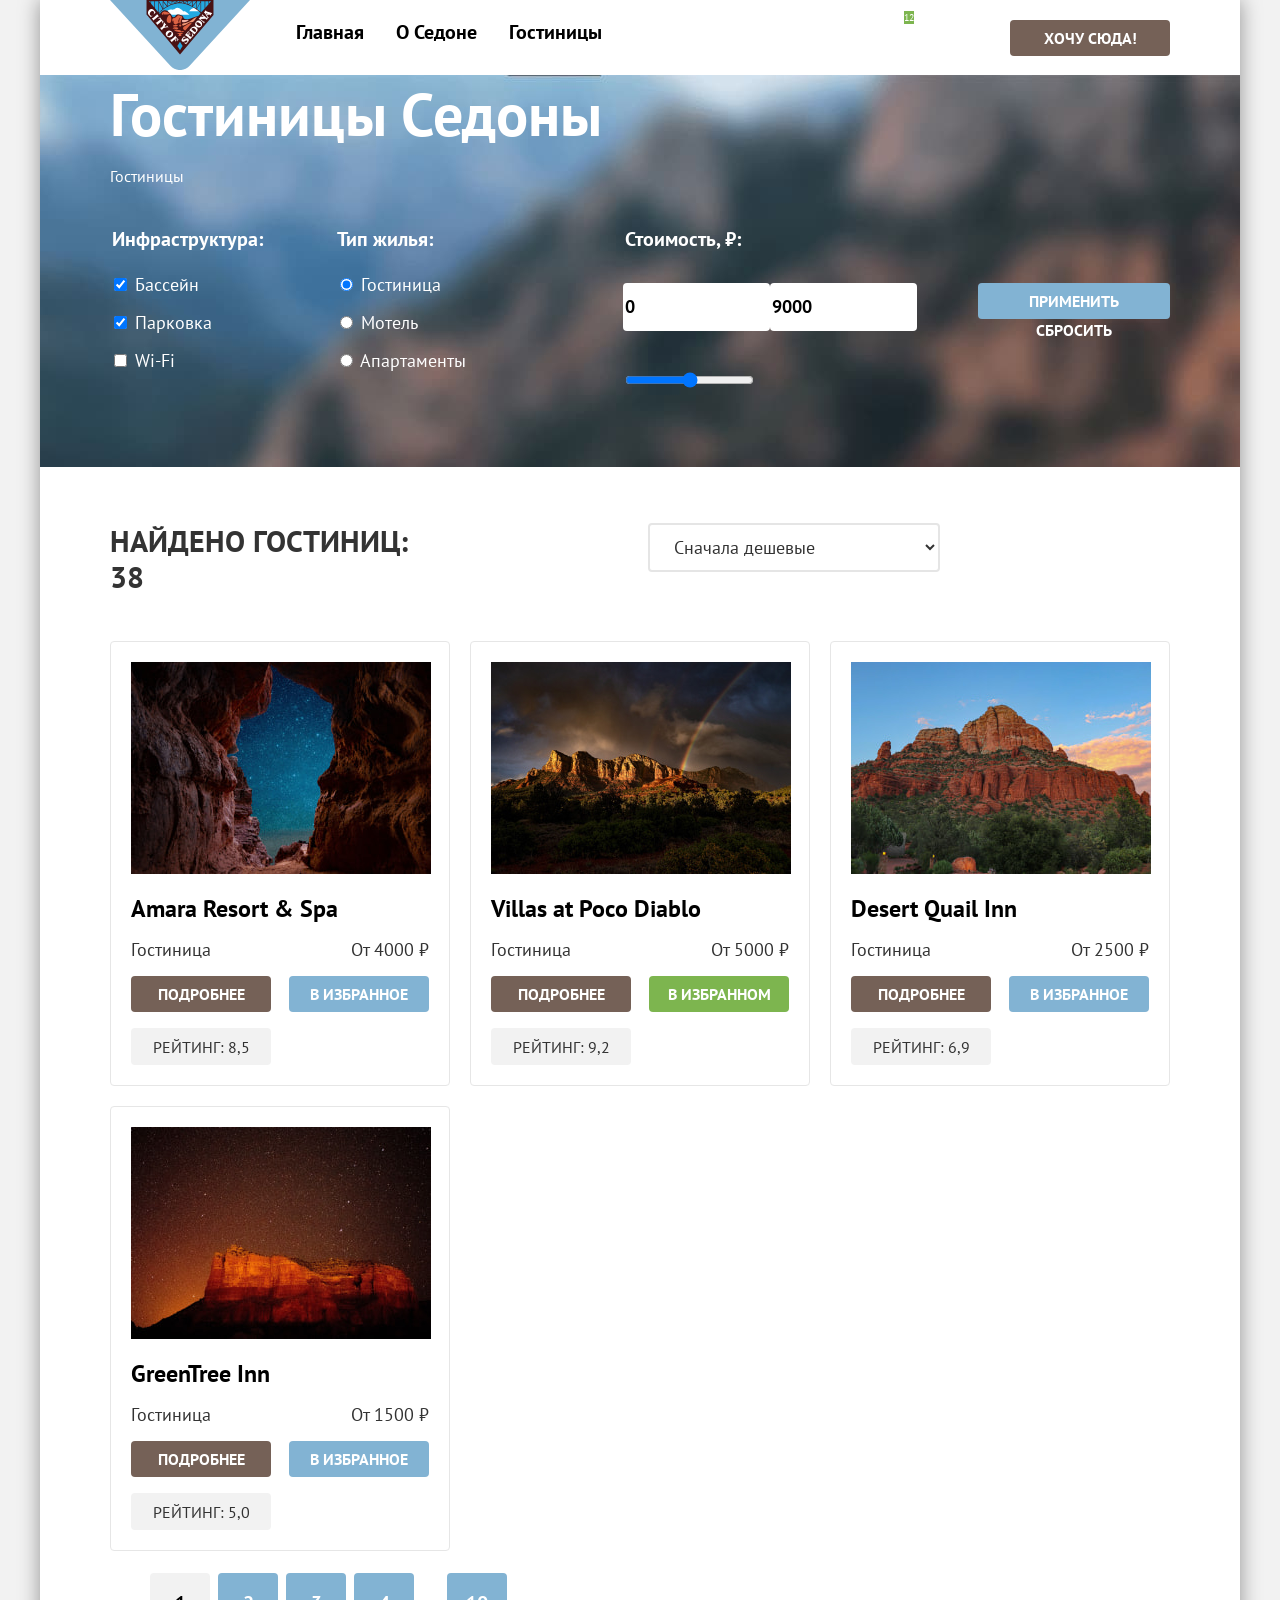
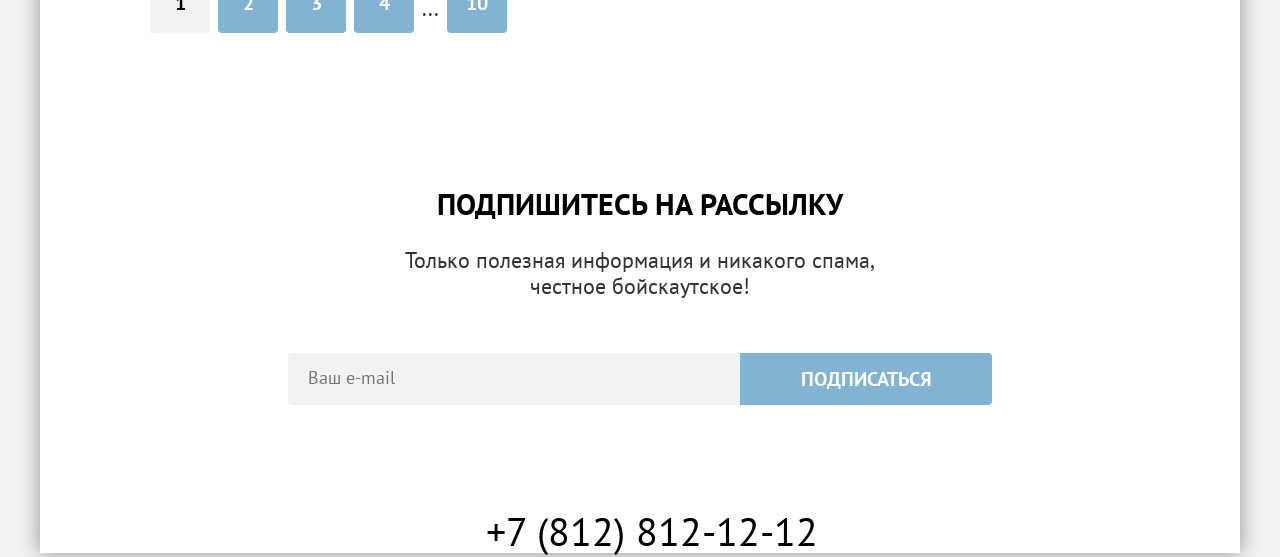
==== commit dbae329a: "правки в разметке, стилях, убраны границы в фильтрах" ====
--- a/catalog.html
+++ b/catalog.html
@@ -65,20 +65,20 @@
             <form class="catalog-filter" action="https://echo.htmlacademy.ru/" method="get">
               <fieldset class="catalog-filter-group">
                 <legend class="catalog-filter-title">Инфраструктура:</legend>
-                <ul class="catalog-filter-item">
-                  <li class="catalog-filter-list">
+                <ul class="catalog-filter-list">
+                  <li class="catalog-filter-item">
                     <label class="control">
                       <input type="checkbox" name="swimming-pool" checked>
                       Бассейн
                     </label>
                   </li>
-                  <li class="catalog-filter-list">
+                  <li class="catalog-filter-item">
                     <label class="control">
                       <input type="checkbox" name="parking" checked>
                       Парковка
                     </label>
                   </li>
-                  <li class="catalog-filter-list">
+                  <li class="catalog-filter-item">
                     <label class="control">
                       <input type="checkbox" name="wifi">
                       Wi-Fi
@@ -111,8 +111,10 @@
               </fieldset>
               <fieldset class="catalog-filter-group">
                 <legend class="catalog-filter-title">Стоимость, ₽:</legend>
-                <input class="field-price" name="min-price" type="number" value="0">
-                <input class="field-price" name="max-price" type="number" value="9000">
+                <div class="inputs-price-container">
+                  <input class="field-price" name="min-price" type="number" value="0">
+                  <input class="field-price" name="max-price" type="number" value="9000">
+                </div>
                 <input class="range-price" type="range">
               </fieldset>
               <div class="catalog-button-container">
--- a/styles/styles.css
+++ b/styles/styles.css
@@ -19,13 +19,27 @@
 }
 
 body {
+  display: flex;
+  flex-direction: column;
   margin: 0;
   font-family: "PT Sans", sans-serif;
   font-weight: 400;
   font-size: 22px;
   line-height: 26px;
-  background-color: #ffffff;
+  background-color: #f2f2f2;
   color: #333333;
+  min-height: 100%;
+}
+
+.visually-hidden {
+  position: absolute;
+  width: 1px;
+  height: 1px;
+  padding: 0;
+  margin: -1px;
+  overflow: hidden;
+  clip: rect(0, 0, 0, 0);
+  border: 0;
 }
 
 .page-container {
@@ -34,24 +48,69 @@
   min-height: 100%;
   width: 1200px;
   margin: 0 auto;
+  flex-grow: 1;
+  box-shadow: 0 0 20px rgba(0, 0, 0, 0.4);
+}
+
+.navigation-header {
+  display: flex;
+  padding-right: 70px;
+  padding-left: 70px;
+  background-color: #ffffff;
 }
 
 .header-navigation {
   display: flex;
-  width: 1060px;
-  margin: 0 auto;
-  background-color: #ffffff;
+  width: 100%;
 }
 
 .header-navigation-list {
-  margin: 0;
-  padding: 0;
-  width: 507px;
+  display: flex;
+  list-style-type: none;
+  margin: 0;
+  margin-left: 30px;
+  padding: 0;
+  width: 339px;
+}
+
+.navigation-list-link {
+  display: block;
+  padding: 20px 16px;
+  font-weight: 700;
+  font-size: 20px;
+  line-height: 24px;
+  color: #000000;
+  text-decoration: none;
 }
 
 .navigation-user {
+  margin-left: 285px;
   width: 88px;
+}
+
+.favorite-number {
+  background-color: #7db54f;
+  font-size: 10px;
+  line-height: 10px;
+  color: #ffffff;
+}
+
+.desired-button {
+  display: flex;
+  justify-content: center;
+  align-items: center;
+  font-weight: 700;
+  font-size: 16px;
+  color: #ffffff;
+  background-color: #756157;
+  text-decoration: none;
+  text-transform: uppercase;
+  border-radius: 4px;
+  width: 160px;
+  height: 36px;
   margin-left: auto;
+  text-align: center;
+  align-self: center;
 }
 
 .container {
@@ -74,35 +133,12 @@
 
 .hero {
   display: flex;
-  margin: auto;
+  margin: 0 auto;
   background-color: #000000;
   background-image: url("../images/background/index-background.jpg");
   background-repeat: no-repeat;
   background-size: cover;
-}
-
-.favorite-number {
-  background-color: #7db54f;
-  font-size: 10px;
-  line-height: 10px;
-  color: #ffffff;
-}
-
-.header-navigation-list {
-  list-style-type: none;
-}
-
-.desired-button {
-  font-weight: 700;
-  font-size: 16px;
-  line-height: 20px;
-  color: #ffffff;
-  background-color: #756157;
-  vertical-align: middle;
-  text-decoration: none;
-  text-transform: uppercase;
-  width: 160px;
-  height: 36px;
+  padding-bottom: 82px;
 }
 
 .advantages-list {
@@ -117,12 +153,22 @@
   box-sizing: border-box;
   width: 400px;
   height: 385px;
-  padding: 85px 102px;
-  text-align: center;
+  padding: 112px 85px;
+  text-align: center;
+}
+
+.pictures .advantages-text {
+  padding: 102px 85px;
 }
 
 .pictures {
   display: flex;
+}
+
+.advantages {
+  margin: 0;
+  padding: 0;
+  background-color: #ffffff;
 }
 
 .advantages-header {
@@ -132,31 +178,19 @@
   color: #000000;
   text-transform: uppercase;
   text-align: center;
+  margin: 0 auto;
+  padding-top: 69px;
+  max-width: 630px;
 }
 
 .advantages-description {
   text-align: center;
-}
-
-.advantages-welcome-list {
-  display: flex;
-  list-style-type: none;
-}
-
-.social-list {
-  list-style-type: none;
-}
-
-.navigation-list-link {
-  font-weight: 700;
-  font-size: 20px;
-  line-height: 24px;
-  color: #000000;
-  text-decoration: none;
+  margin-bottom: 69px;
 }
 
 .advantages-welcome {
   margin: 0;
+  padding: 0;
   text-align: center;
 }
 
@@ -166,6 +200,13 @@
   line-height: 36px;
   color: #000000;
   text-transform: uppercase;
+  margin: 0 auto;
+  margin-top: 64px;
+  max-width: 505px;
+}
+
+.advantages-welcome-description {
+  margin-bottom: 64px;
 }
 
 .interested {
@@ -179,6 +220,7 @@
   line-height: 36px;
   color: #000000;
   text-transform: uppercase;
+  margin-top: 96px;
 }
 
 .subscribe {
@@ -188,6 +230,14 @@
   color: #ffffff;
   text-align: center;
   margin: 0;
+  padding-top: 96px;
+  padding-bottom: 104px;
+}
+
+.subscribe p {
+  max-width: 475px;
+  margin: 0 auto;
+  margin-bottom: 54px;
 }
 
 .subscribe h2 {
@@ -222,19 +272,38 @@
 .advantages-item p {
   font-size: 18px;
   line-height: 21px;
+  max-width: 260px;
+}
+
+.advantages-welcome-list {
+  padding: 0;
+  display: flex;
+  list-style-type: none;
+}
+
+.advantages-welcome-item {
+  display: flex;
+  flex-direction: column;
+  align-items: center;
+  width: 400px;
+  height: 385px;
+}
+
+.advantages-welcome-item h3 {
+  font-weight: 700;
+  font-size: 24px;
+  line-height: 28px;
+  color: #000000;
+  text-transform: uppercase;
+  margin-top: auto;
 }
 
 .advantages-welcome-item p {
   font-size: 18px;
   line-height: 21px;
-}
-
-.advantages-welcome-item h3 {
-  font-weight: 700;
-  font-size: 24px;
-  line-height: 28px;
-  color: #000000;
-  text-transform: uppercase;
+  margin: 0;
+  margin-bottom: auto;
+  max-width: 240px;
 }
 
 .button-search {
@@ -245,10 +314,33 @@
   color: #ffffff;
   background-color: #756157;
   text-transform: uppercase;
+  width: 375px;
+  height: 52px;
+  margin-bottom: 96px;
+  border-radius: 4px;
+  border: 0;
+}
+
+.subscribe-form {
+  display: flex;
+  justify-content: center;
+  align-items: center;
 }
 
 .subscribe-form input {
-  font-family: inherit;
+  width: 452px;
+  height: 52px;
+  font-family: inherit;
+  border: 0;
+  border-top-left-radius: 4px;
+  border-bottom-left-radius: 4px;
+  box-sizing: border-box;
+  padding-left: 20px;
+}
+
+.subscribe-form input::placeholder {
+  font-size: 18px;
+  line-height: 24px;
 }
 
 .subscribe-button {
@@ -259,13 +351,28 @@
   color: #ffffff;
   background-color: #82b3d3;
   text-transform: uppercase;
+  width: 252px;
+  height: 52px;
+  margin: 0;
+  border: 0;
+  border-top-right-radius: 4px;
+  border-bottom-right-radius: 4px;
+  box-sizing: border-box;
+}
+
+.main-footer {
+  display: flex;
+  background-color: #ffffff;
+}
+
+.social-list {
+  list-style-type: none;
 }
 
 .footer-container {
   display: flex;
-  width: 1060px;
-  margin: 0 auto;
-  justify-content: space-between;
+  padding-right: 70px;
+  padding-left: 70px;
 }
 
 .social-item {
@@ -288,71 +395,33 @@
   margin: auto;
 }
 
-.header-navigation-list {
-  list-style-type: none;
+.main-catalog {
+  background-color: #ffffff;
+}
+
+.catalog-filter-bloc {
+  background-color: #000000;
+  color: #ffffff;
+  background-image: url("../images/background/filter-background.jpg");
+  background-size: cover;
+  padding-bottom: 73px;
+}
+
+.catalog-filter-bloc h1 {
+  font-weight: 700;
+  font-size: 60px;
+  line-height: 78px;
+  margin: 0;
+  margin-bottom: 8px;
+  padding: 0;
 }
 
 .breadcrumbs-list {
   list-style-type: none;
-}
-
-.catalog-filter-list {
-  list-style-type: none;
-}
-
-.hotels-catalog-list {
-  list-style-type: none;
-}
-
-.pagination-list {
-  list-style-type: none;
-}
-
-.catalog-filter-bloc {
-  background-color: #000000;
-  color: #ffffff;
-  background-image: url("../images/background/filter-background.jpg");
-  background-size: cover;
-}
-
-.breadcrumbs-list {
-  margin: 0;
-  padding: 0;
-  display: flex;
-}
-
-.catalog-filter {
-  display: flex;
-  align-items: flex-start;
-}
-
-.catalog-filter-group:nth-child(1) {
-  width: 150px;
-  margin-right: 70px;
-}
-
-.catalog-filter-group:nth-child(2) {
-  width: 150px;
-  margin-right: auto;
-}
-
-.catalog-filter-group:nth-child(3) {
-  width: 288px;
-  margin-right: 70px;
-}
-
-.catalog-button-container {
-  display: flex;
-  flex-direction: column;
-  margin-top: 56px;
-}
-
-.catalog-filter-bloc h1 {
-  font-weight: 700;
-  font-size: 60px;
-  line-height: 78px;
-  margin: 0;
-  padding: 0;
+  margin: 0;
+  margin-bottom: 40px;
+  padding: 0;
+  display: flex;
 }
 
 .breadcrumbs-link {
@@ -362,6 +431,50 @@
   line-height: 21px;
 }
 
+.catalog-filter {
+  display: flex;
+}
+
+.catalog-filter-group {
+  border: none;
+  margin: 0;
+  padding: 0;
+}
+
+.inputs-price-container {
+  display: flex;
+  width: 143px;
+  height: 48px;
+  margin-top: 32px;
+  margin-bottom: 36px;
+}
+
+.inputs-price-container input {
+  border: none;
+  border-radius: 4px;
+}
+
+.catalog-filter-group:nth-child(1) {
+  width: 150px;
+  margin-right: 70px;
+}
+
+.catalog-filter-group:nth-child(2) {
+  width: 150px;
+  margin-right: 140px;
+}
+
+.catalog-filter-group:nth-child(3) {
+  width: 288px;
+  margin-right: 70px;
+}
+
+.catalog-button-container {
+  display: flex;
+  flex-direction: column;
+  margin-top: 56px;
+}
+
 .catalog-filter-title {
   font-weight: 700;
   font-size: 20px;
@@ -369,8 +482,15 @@
 }
 
 .catalog-filter-list {
+  padding: 0;
+}
+
+.catalog-filter-item {
+  list-style-type: none;
   font-size: 18px;
   line-height: 23px;
+  padding: 0;
+  margin-bottom: 15px;
 }
 
 .field-price {
@@ -386,6 +506,10 @@
   font-weight: 700;
   font-size: 16px;
   line-height: 20px;
+  width: 192px;
+  height: 36px;
+  border: 0;
+  border-radius: 4px;
   color: inherit;
   background-color: #82b3d3;
   text-transform: uppercase;
@@ -399,6 +523,7 @@
   color: inherit;
   background-color: transparent;
   text-transform: uppercase;
+  border: 0;
 }
 
 .hotels-catalog h2 {
@@ -420,6 +545,9 @@
   color: #333333;
   background-color: transparent;
   margin: 56px 70px 48px 200px;
+  border: 2px solid #e5e5e5;
+  border-radius: 4px;
+  padding-left: 20px;
 }
 
 .sorting-container {
@@ -428,27 +556,35 @@
 
 .card-view-container {
   display: flex;
+  align-items: center;
   margin-top: 56px;
   margin-bottom: 46px;
-  width: 48px;
   justify-content: space-between;
 }
 
+.card-view-container .button {
+  min-width: 48px;
+  min-height: 48px;
+}
+
 .hotels-catalog-list {
   display: flex;
   flex-wrap: wrap;
   margin: 0;
   padding: 0;
+  gap: 20px;
 }
 
 .hotels-catalog-item {
   display: flex;
+  flex-direction: column;
   width: 340px;
   min-height: 438px;
   padding: 20px;
   box-sizing: border-box;
+  list-style-type: none;
   border: 1px solid #e6e6e6;
-  flex-direction: column;
+  border-radius: 4px;
 }
 
 .product-card-link {
@@ -468,9 +604,13 @@
 .hotel-title {
   font-size: 18px;
   line-height: 21px;
+  margin: 0;
+  padding: 0;
 }
 
 .hotel-price {
+  margin: 0;
+  padding: 0;
   font-size: 18px;
   line-height: 21px;
 }
@@ -482,10 +622,16 @@
   color: #ffffff;
   text-transform: uppercase;
   width: 140px;
-  text-align: center;
+  height: 36px;
+  text-align: center;
+  border: 0;
+  border-radius: 4px;
 }
 
 .button-info {
+  display: flex;
+  justify-content: center;
+  align-items: center;
   background-color: #756157;
   text-decoration: none;
 }
@@ -501,12 +647,17 @@
 }
 
 .hotel-rating {
+  display: flex;
+  justify-content: center;
+  align-items: center;
   font-size: 16px;
   line-height: 20px;
   background-color: #f2f2f2;
   text-transform: uppercase;
   width: 140px;
-  text-align: center;
+  height: 37px;
+  text-align: center;
+  border-radius: 4px;
 }
 
 .hotel-info-container {
@@ -532,6 +683,8 @@
 
 .pagination-list {
   display: flex;
+  gap: 8px;
+  list-style-type: none;
 }
 
 .pagination-link {
@@ -546,6 +699,7 @@
   text-decoration: none;
   justify-content: center;
   align-items: center;
+  border-radius: 4px;
 }
 
 .pagination-current {
@@ -567,6 +721,10 @@
   text-align: center;
 }
 
+.subscribe-form input {
+  background-color: #f2f2f2;
+}
+
 .subscribe-catalog h2 {
   text-transform: uppercase;
 }
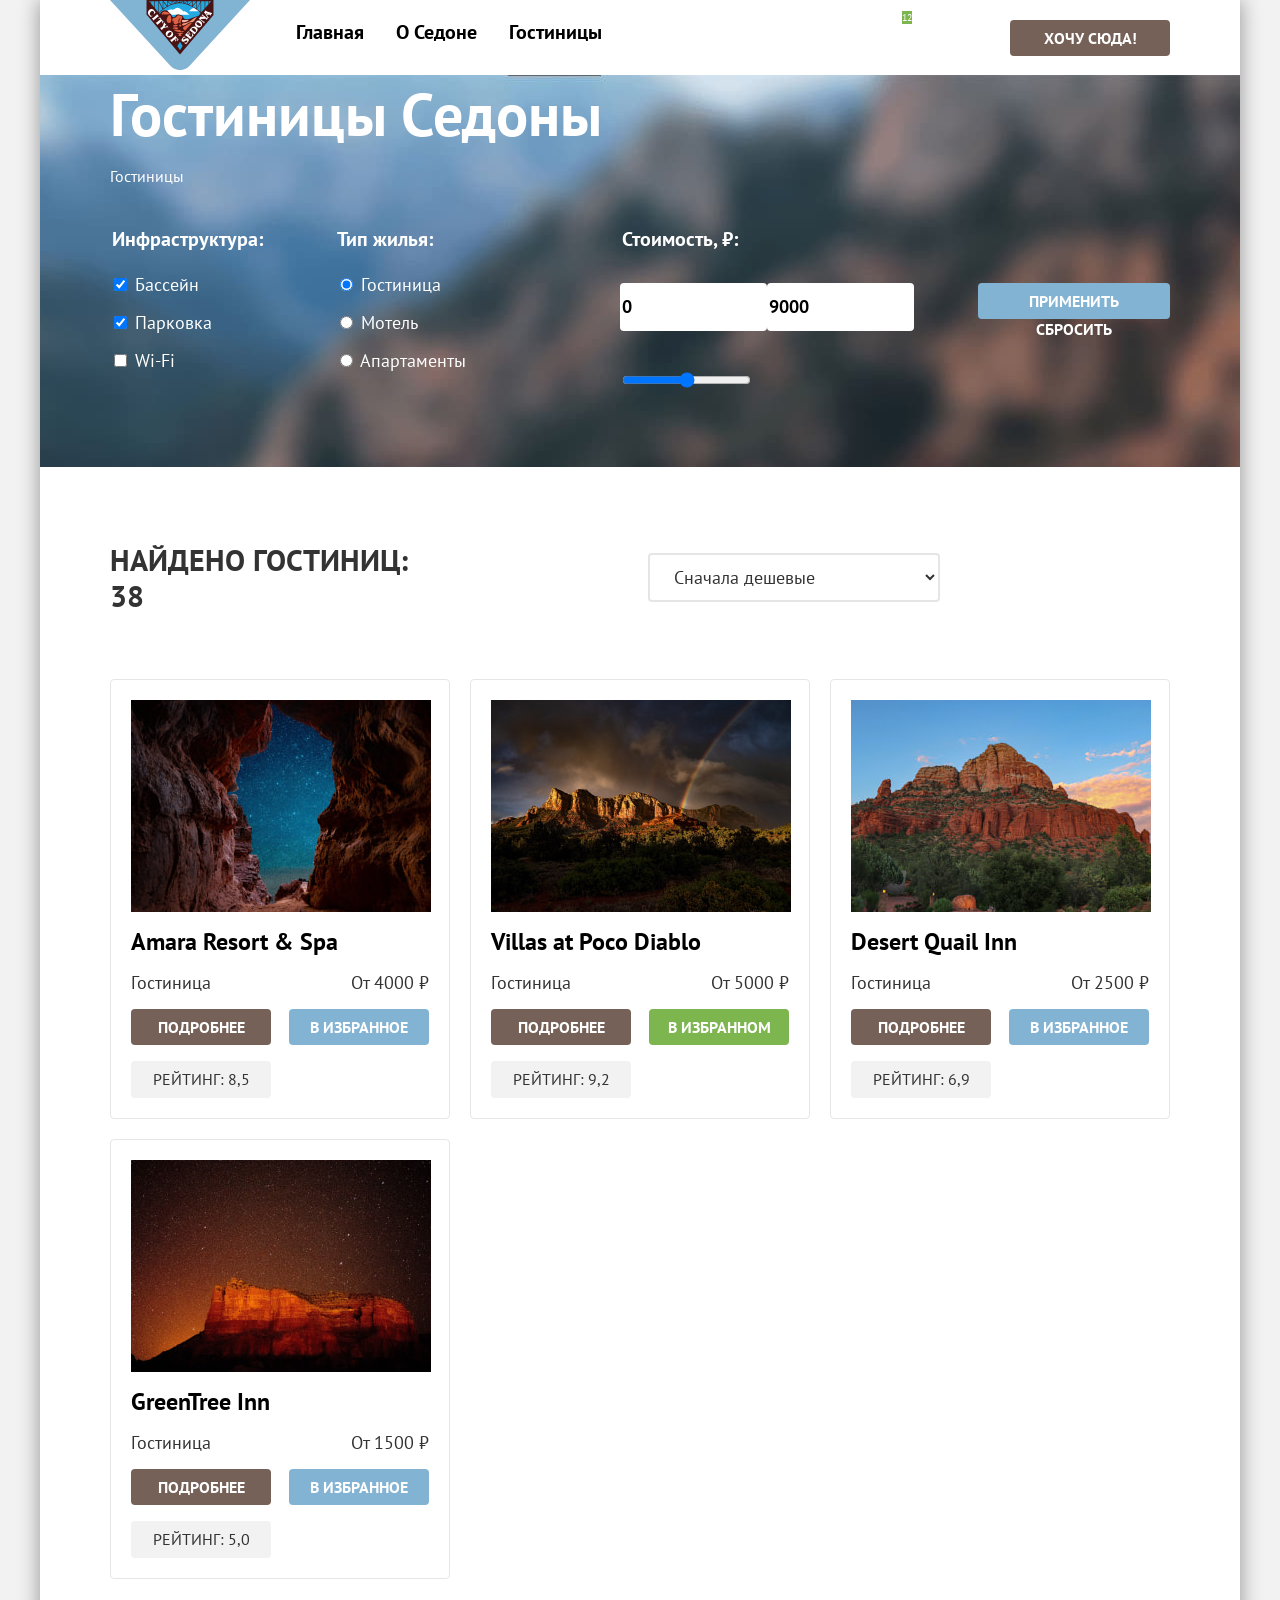
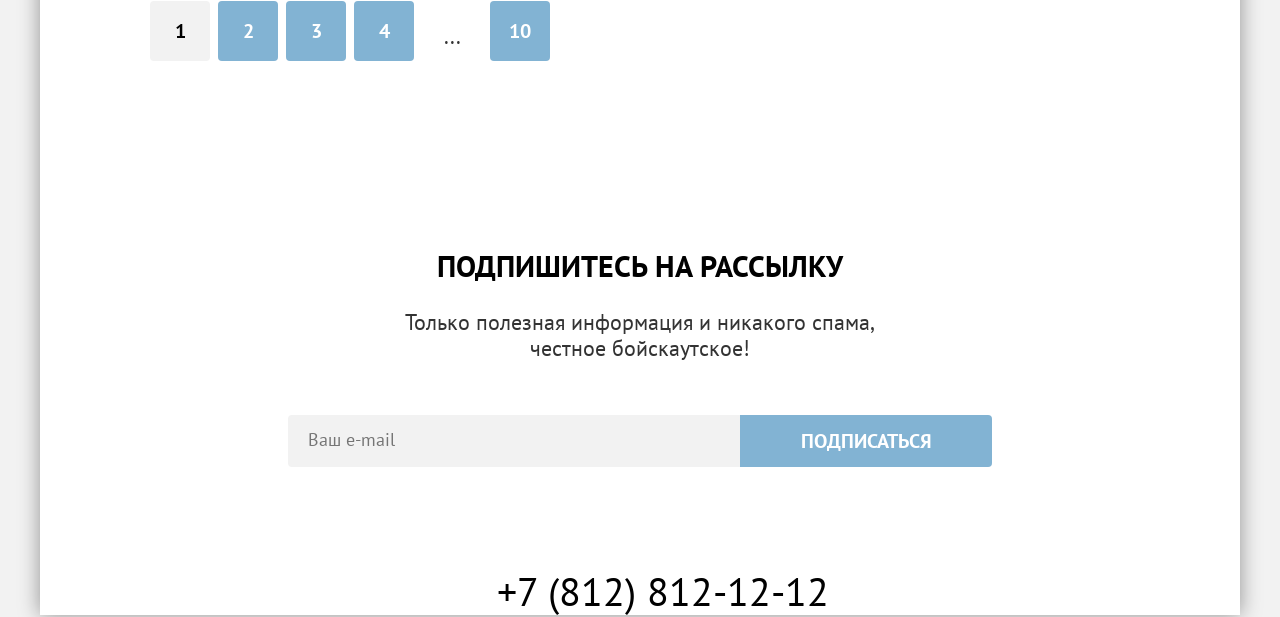
==== commit 52370639: "убрал div лишние, padding кнопок, дублирование размеров img, правки" ====
--- a/catalog.html
+++ b/catalog.html
@@ -46,244 +46,234 @@
       </header>
       <main class="main-catalog">
         <section class="catalog-filter-bloc">
-          <div class="container">
-            <h1>
-              Гостиницы Седоны
-            </h1>
-            <nav class="breadcrumbs">
-              <ul class="breadcrumbs-list">
-                <li class="breadcrumbs-item">
-                  <a class="breadcrumbs-link" href="index.html">
-                    <span class="visually-hidden">Главная страница</span>
-                  </a>
-                </li>
-                <li>
-                  <a class="breadcrumbs-link">Гостиницы</a>
+          <h1>
+            Гостиницы Седоны
+          </h1>
+          <ul class="breadcrumbs-list">
+            <li class="breadcrumbs-item">
+              <a class="breadcrumbs-link" href="index.html">
+                <span class="visually-hidden">Главная страница</span>
+              </a>
+            </li>
+            <li>
+              <a class="breadcrumbs-link">Гостиницы</a>
+            </li>
+          </ul>
+          <form class="catalog-filter" action="https://echo.htmlacademy.ru/" method="get">
+            <fieldset class="catalog-filter-group">
+              <legend class="catalog-filter-title">Инфраструктура:</legend>
+              <ul class="catalog-filter-list">
+                <li class="catalog-filter-item">
+                  <label class="control">
+                    <input type="checkbox" name="swimming-pool" checked>
+                    Бассейн
+                  </label>
+                </li>
+                <li class="catalog-filter-item">
+                  <label class="control">
+                    <input type="checkbox" name="parking" checked>
+                    Парковка
+                  </label>
+                </li>
+                <li class="catalog-filter-item">
+                  <label class="control">
+                    <input type="checkbox" name="wifi">
+                    Wi-Fi
+                  </label>
                 </li>
               </ul>
-            </nav>
-            <form class="catalog-filter" action="https://echo.htmlacademy.ru/" method="get">
-              <fieldset class="catalog-filter-group">
-                <legend class="catalog-filter-title">Инфраструктура:</legend>
-                <ul class="catalog-filter-list">
-                  <li class="catalog-filter-item">
-                    <label class="control">
-                      <input type="checkbox" name="swimming-pool" checked>
-                      Бассейн
-                    </label>
-                  </li>
-                  <li class="catalog-filter-item">
-                    <label class="control">
-                      <input type="checkbox" name="parking" checked>
-                      Парковка
-                    </label>
-                  </li>
-                  <li class="catalog-filter-item">
-                    <label class="control">
-                      <input type="checkbox" name="wifi">
-                      Wi-Fi
-                    </label>
-                  </li>
-                </ul>
-              </fieldset>
-              <fieldset class="catalog-filter-group">
-                <legend class="catalog-filter-title">Тип жилья:</legend>
-                <ul class="catalog-filter-list">
-                  <li class="catalog-filter-item">
-                    <label class="control">
-                      <input type="radio" name="property-type" value="hotel" checked>
-                      Гостиница
-                    </label>
-                  </li>
-                  <li class="catalog-filter-item">
-                    <label class="control">
-                      <input type="radio" name="property-type" value="motel">
-                      Мотель
-                    </label>
-                  </li>
-                  <li class="catalog-filter-item">
-                    <label class="control">
-                      <input type="radio" name="property-type" value="apartments">
-                      Апартаменты
-                    </label>
-                  </li>
-                </ul>
-              </fieldset>
-              <fieldset class="catalog-filter-group">
-                <legend class="catalog-filter-title">Стоимость, ₽:</legend>
-                <div class="inputs-price-container">
-                  <input class="field-price" name="min-price" type="number" value="0">
-                  <input class="field-price" name="max-price" type="number" value="9000">
-                </div>
-                <input class="range-price" type="range">
-              </fieldset>
-              <div class="catalog-button-container">
-                <button class="button-submit" type="submit">Применить</button>
-                <button class="button-reset" type="reset">Сбросить</button>
-              </div>
-            </form>
-          </div>
+            </fieldset>
+            <fieldset class="catalog-filter-group">
+              <legend class="catalog-filter-title">Тип жилья:</legend>
+              <ul class="catalog-filter-list">
+                <li class="catalog-filter-item">
+                  <label class="control">
+                    <input type="radio" name="property-type" value="hotel" checked>
+                    Гостиница
+                  </label>
+                </li>
+                <li class="catalog-filter-item">
+                  <label class="control">
+                    <input type="radio" name="property-type" value="motel">
+                    Мотель
+                  </label>
+                </li>
+                <li class="catalog-filter-item">
+                  <label class="control">
+                    <input type="radio" name="property-type" value="apartments">
+                    Апартаменты
+                  </label>
+                </li>
+              </ul>
+            </fieldset>
+            <fieldset class="catalog-filter-group">
+              <legend class="catalog-filter-title">Стоимость, ₽:</legend>
+              <div class="inputs-price-container">
+                <input class="field-price" name="min-price" type="number" value="0">
+                <input class="field-price" name="max-price" type="number" value="9000">
+              </div>
+              <input class="range-price" type="range">
+            </fieldset>
+            <div class="catalog-button-container">
+              <button class="button-submit" type="submit">Применить</button>
+              <button class="button-reset" type="reset">Сбросить</button>
+            </div>
+          </form>
         </section>
         <section class="hotels-catalog">
-          <div class="container">
-            <div class="sorting-container">
-              <h2>Найдено гостиниц: 38</h2>
-              <select class="select-control" aria-label="Сортировка">
-                <option value="cheap">Сначала дешевые</option>
-                <option value="expensive">Сначала дорогие</option>
-              </select>
-              <div class="card-view-container">
-                <a class="button button-active" href="catalog.html?view=tile">
-                  <span class="visually-hidden">Показать плиткой</span>
-                </a>
-                <a class="button" href="catalog.html?view=card">
-                  <span class="visually-hidden">Показать карточками</span>
-                </a>
-                <a class="button" href="catalog.html?view=list">
-                  <span class="visually-hidden">Показать списком</span>
-                </a>
-              </div>
+          <div class="sorting-container">
+            <h2>Найдено гостиниц: 38</h2>
+            <select class="select-control" aria-label="Сортировка">
+              <option value="cheap">Сначала дешевые</option>
+              <option value="expensive">Сначала дорогие</option>
+            </select>
+            <div class="card-view-container">
+              <a class="button button-active" href="catalog.html?view=tile">
+                <span class="visually-hidden">Показать плиткой</span>
+              </a>
+              <a class="button" href="catalog.html?view=card">
+                <span class="visually-hidden">Показать карточками</span>
+              </a>
+              <a class="button" href="catalog.html?view=list">
+                <span class="visually-hidden">Показать списком</span>
+              </a>
             </div>
-            <ul class="hotels-catalog-list">
-              <li class="hotels-catalog-item">
-                <a class="product-card-link" href="#">
-                  <img class="product-card-img" src="images/amara-resort-spa.jpg" width="300" height="212"
-                    alt="Вид на звездное ночное небо из темной каменной пещеры">
-                </a>
-                <h3 class="hotel-name">Amara Resort & Spa</h3>
-                <div class="hotel-info-container">
-                  <p class="hotel-title">Гостиница</p>
-                  <p class="hotel-price">От 4000 ₽</p>
-                </div>
-                <div class="hotel-buttons-container">
-                  <a class="hotel-card-button button-info" href="#">Подробнее</a>
-                  <button class="hotel-card-button button-favorite" type="button">В избранное</button>
-                </div>
-                <div class="hotel-rating-container">
-                  <span class="rating-stars visually-hidden">4 звезды</span>
-                  <span class="hotel-rating">Рейтинг: 8,5</span>
-                </div>
-              </li>
-              <li class="hotels-catalog-item">
-                <a class="product-card-link" href="#">
-                  <img class="product-card-img" src="images/villas-at-poco-diablo.jpg" width="300" height="212"
-                    alt="Красные скалы под грозовым небом с яркой радугой">
-                </a>
-                <h3 class="hotel-name">Villas at Poco Diablo</h3>
-                <div class="hotel-info-container">
-                  <p class="hotel-title">Гостиница</p>
-                  <p class="hotel-price">От 5000 ₽</p>
-                </div>
-                <div class="hotel-buttons-container">
-                  <a class="hotel-card-button button-info" href="#">Подробнее</a>
-                  <button class="hotel-card-button button-in-favorite" type="button">В избранном</button>
-                </div>
-                <div class="hotel-rating-container">
-                  <span class="rating-stars visually-hidden">4 звезды</span>
-                  <span class="hotel-rating">Рейтинг: 9,2</span>
-                </div>
-              </li>
-              <li class="hotels-catalog-item">
-                <a class="product-card-link" href="#">
-                  <img class="product-card-img" src="images/desert-quail-inn.jpg" width="300" height="212"
-                    alt="Величественная слоистая красная гора">
-                </a>
-                <h3 class="hotel-name">Desert Quail Inn</h3>
-                <div class="hotel-info-container">
-                  <p class="hotel-title">Гостиница</p>
-                  <p class="hotel-price">От 2500 ₽</p>
-                </div>
-                <div class="hotel-buttons-container">
-                  <a class="hotel-card-button button-info" href="#">Подробнее</a>
-                  <button class="hotel-card-button button-favorite" type="button">В избранное</button>
-                </div>
-                <div class="hotel-rating-container">
-                  <span class="rating-stars visually-hidden">3 звезды</span>
-                  <span class="hotel-rating">Рейтинг: 6,9</span>
-                </div>
-              </li>
-              <li class="hotels-catalog-item">
-                <a class="product-card-link" href="#">
-                  <img class="product-card-img" src="images/greentree-inn.jpg" width="300" height="212"
-                    alt="Подсвеченная красная скала ночью под усыпанным звездами небом">
-                </a>
-                <h3 class="hotel-name">GreenTree Inn</h3>
-                <div class="hotel-info-container">
-                  <p class="hotel-title">Гостиница</p>
-                  <p class="hotel-price">От 1500 ₽</p>
-                </div>
-                <div class="hotel-buttons-container">
-                  <a class="hotel-card-button button-info" href="#">Подробнее</a>
-                  <button class="hotel-card-button button-favorite" type="button">В избранное</button>
-                </div>
-                <div class="hotel-rating-container">
-                  <span class="rating-stars visually-hidden">2 звезды</span>
-                  <span class="hotel-rating">Рейтинг: 5,0</span>
-                </div>
-              </li>
-            </ul>
-            <ul class="pagination-list">
-              <li class="pagination-item">
-                <a class="pagination-link pagination-current">1</a>
-              </li>
-              <li class="pagination-item">
-                <a class="pagination-link" href="#">2</a>
-              </li>
-              <li class="pagination-item">
-                <a class="pagination-link" href="#">3</a>
-              </li>
-              <li class="pagination-item">
-                <a class="pagination-link" href="#">4</a>
-              </li>
-              <li class="pagination-item">
-                <p class="pagination-dots">...</p>
-              </li>
-              <li class="pagination-item">
-                <a class="pagination-link" href="#">10</a>
-              </li>
-            </ul>
           </div>
+          <ul class="hotels-catalog-list">
+            <li class="hotels-catalog-item">
+              <a class="product-card-link" href="#">
+                <img class="product-card-img" src="images/amara-resort-spa.jpg" width="300" height="212"
+                  alt="Вид на звездное ночное небо из темной каменной пещеры">
+              </a>
+              <h3 class="hotel-name">Amara Resort & Spa</h3>
+              <div class="hotel-info-container">
+                <p class="hotel-title">Гостиница</p>
+                <p class="hotel-price">От 4000 ₽</p>
+              </div>
+              <div class="hotel-buttons-container">
+                <a class="hotel-card-button button-info" href="#">Подробнее</a>
+                <button class="hotel-card-button button-favorite" type="button">В избранное</button>
+              </div>
+              <div class="hotel-rating-container">
+                <span class="rating-stars visually-hidden">4 звезды</span>
+                <span class="hotel-rating">Рейтинг: 8,5</span>
+              </div>
+            </li>
+            <li class="hotels-catalog-item">
+              <a class="product-card-link" href="#">
+                <img class="product-card-img" src="images/villas-at-poco-diablo.jpg" width="300" height="212"
+                  alt="Красные скалы под грозовым небом с яркой радугой">
+              </a>
+              <h3 class="hotel-name">Villas at Poco Diablo</h3>
+              <div class="hotel-info-container">
+                <p class="hotel-title">Гостиница</p>
+                <p class="hotel-price">От 5000 ₽</p>
+              </div>
+              <div class="hotel-buttons-container">
+                <a class="hotel-card-button button-info" href="#">Подробнее</a>
+                <button class="hotel-card-button button-in-favorite" type="button">В избранном</button>
+              </div>
+              <div class="hotel-rating-container">
+                <span class="rating-stars visually-hidden">4 звезды</span>
+                <span class="hotel-rating">Рейтинг: 9,2</span>
+              </div>
+            </li>
+            <li class="hotels-catalog-item">
+              <a class="product-card-link" href="#">
+                <img class="product-card-img" src="images/desert-quail-inn.jpg" width="300" height="212"
+                  alt="Величественная слоистая красная гора">
+              </a>
+              <h3 class="hotel-name">Desert Quail Inn</h3>
+              <div class="hotel-info-container">
+                <p class="hotel-title">Гостиница</p>
+                <p class="hotel-price">От 2500 ₽</p>
+              </div>
+              <div class="hotel-buttons-container">
+                <a class="hotel-card-button button-info" href="#">Подробнее</a>
+                <button class="hotel-card-button button-favorite" type="button">В избранное</button>
+              </div>
+              <div class="hotel-rating-container">
+                <span class="rating-stars visually-hidden">3 звезды</span>
+                <span class="hotel-rating">Рейтинг: 6,9</span>
+              </div>
+            </li>
+            <li class="hotels-catalog-item">
+              <a class="product-card-link" href="#">
+                <img class="product-card-img" src="images/greentree-inn.jpg" width="300" height="212"
+                  alt="Подсвеченная красная скала ночью под усыпанным звездами небом">
+              </a>
+              <h3 class="hotel-name">GreenTree Inn</h3>
+              <div class="hotel-info-container">
+                <p class="hotel-title">Гостиница</p>
+                <p class="hotel-price">От 1500 ₽</p>
+              </div>
+              <div class="hotel-buttons-container">
+                <a class="hotel-card-button button-info" href="#">Подробнее</a>
+                <button class="hotel-card-button button-favorite" type="button">В избранное</button>
+              </div>
+              <div class="hotel-rating-container">
+                <span class="rating-stars visually-hidden">2 звезды</span>
+                <span class="hotel-rating">Рейтинг: 5,0</span>
+              </div>
+            </li>
+          </ul>
+          <ul class="pagination-list">
+            <li class="pagination-item">
+              <a class="pagination-link pagination-current">1</a>
+            </li>
+            <li class="pagination-item">
+              <a class="pagination-link" href="#">2</a>
+            </li>
+            <li class="pagination-item">
+              <a class="pagination-link" href="#">3</a>
+            </li>
+            <li class="pagination-item">
+              <a class="pagination-link" href="#">4</a>
+            </li>
+            <li class="pagination-item">
+              <p class="pagination-dots">...</p>
+            </li>
+            <li class="pagination-item">
+              <a class="pagination-link" href="#">10</a>
+            </li>
+          </ul>
         </section>
         <section class="subscribe subscribe-catalog">
-          <div class="container">
-            <h2>Подпишитесь на рассылку</h2>
-            <p>
-              Только полезная информация и никакого спама, честное бойскаутское!
-            </p>
-            <form class="subscribe-form" action="https://echo.htmlacademy.ru/" method="post">
-              <label class="visually-hidden" for="email">Ваш email</label>
-              <input class="email-field" type="email" id="email" name="email" placeholder="Ваш e-mail" required>
-              <button class="subscribe-button" type="submit">Подписаться</button>
-            </form>
-          </div>
+          <h2>Подпишитесь на рассылку</h2>
+          <p>
+            Только полезная информация и никакого спама, честное бойскаутское!
+          </p>
+          <form class="subscribe-form" action="https://echo.htmlacademy.ru/" method="post">
+            <label class="visually-hidden" for="email">Ваш email</label>
+            <input class="email-field" type="email" id="email" name="email" placeholder="Ваш e-mail" required>
+            <button class="subscribe-button" type="submit">Подписаться</button>
+          </form>
         </section>
       </main>
       <footer class="main-footer">
-        <div class="footer-container">
-          <ul class="social-list">
-            <li class="social-item">
-              <a class="social-link" href="https://vk.com/htmlacademy" title="Vk">
-                <span class="visually-hidden">Группа Вконтакте</span>
-              </a>
-            </li>
-            <li class="social-item">
-              <a class="social-link" href="https://t.me/htmlacademy" title="Telegram">
-                <span class="visually-hidden">Канал в Telegram</span>
-              </a>
-            </li>
-            <li class="social-item">
-              <a class="social-link" href="https://www.youtube.com/user/htmlacademyru" title="YouTube">
-                <span class="visually-hidden">Ютуб канал</span>
-              </a>
-            </li>
-          </ul>
-          <a class="footer-contact-number" href="tel:+78128121212">
-            +7 (812) 812-12-12
-          </a>
-          <a class="footer-contact-logo" href="https://htmlacademy.ru/intensive/htmlcss">
-            <span class="visually-hidden">Логотип htmlacademy</span>
-          </a>
-        </div>
+        <ul class="social-list">
+          <li class="social-item">
+            <a class="social-link" href="https://vk.com/htmlacademy" title="Vk">
+              <span class="visually-hidden">Группа Вконтакте</span>
+            </a>
+          </li>
+          <li class="social-item">
+            <a class="social-link" href="https://t.me/htmlacademy" title="Telegram">
+              <span class="visually-hidden">Канал в Telegram</span>
+            </a>
+          </li>
+          <li class="social-item">
+            <a class="social-link" href="https://www.youtube.com/user/htmlacademyru" title="YouTube">
+              <span class="visually-hidden">Ютуб канал</span>
+            </a>
+          </li>
+        </ul>
+        <a class="footer-contact-number" href="tel:+78128121212">
+          +7 (812) 812-12-12
+        </a>
+        <a class="footer-contact-logo" href="https://htmlacademy.ru/intensive/htmlcss">
+          <span class="visually-hidden">Логотип htmlacademy</span>
+        </a>
       </footer>
     </div>
   </body>
--- a/styles/styles.css
+++ b/styles/styles.css
@@ -48,15 +48,23 @@
   min-height: 100%;
   width: 1200px;
   margin: 0 auto;
+  background-color: #ffffff;
   flex-grow: 1;
   box-shadow: 0 0 20px rgba(0, 0, 0, 0.4);
 }
 
 .navigation-header {
-  display: flex;
   padding-right: 70px;
   padding-left: 70px;
-  background-color: #ffffff;
+}
+
+.navigation-logo {
+  margin-right: 30px;
+}
+
+.navigation-logo img {
+  width: 140px;
+  height: 70px;
 }
 
 .header-navigation {
@@ -66,11 +74,12 @@
 
 .header-navigation-list {
   display: flex;
+  flex-wrap: wrap;
   list-style-type: none;
   margin: 0;
-  margin-left: 30px;
-  padding: 0;
-  width: 339px;
+  margin-right: auto;
+  padding: 0;
+  width: 500px;
 }
 
 .navigation-list-link {
@@ -84,7 +93,8 @@
 }
 
 .navigation-user {
-  margin-left: 285px;
+  flex-wrap: wrap;
+  margin-right: 20px;
   width: 88px;
 }
 
@@ -107,8 +117,7 @@
   text-transform: uppercase;
   border-radius: 4px;
   width: 160px;
-  height: 36px;
-  margin-left: auto;
+  min-height: 36px;
   text-align: center;
   align-self: center;
 }
@@ -141,6 +150,11 @@
   padding-bottom: 82px;
 }
 
+.hero img {
+  width: 458px;
+  height: 352px;
+}
+
 .advantages-list {
   display: flex;
   flex-wrap: wrap;
@@ -165,10 +179,14 @@
   display: flex;
 }
 
+.pictures img {
+  width: 800px;
+  height: 385px;
+}
+
 .advantages {
   margin: 0;
   padding: 0;
-  background-color: #ffffff;
 }
 
 .advantages-header {
@@ -319,6 +337,7 @@
   margin-bottom: 96px;
   border-radius: 4px;
   border: 0;
+  padding: 0;
 }
 
 .subscribe-form {
@@ -354,6 +373,7 @@
   width: 252px;
   height: 52px;
   margin: 0;
+  padding: 0;
   border: 0;
   border-top-right-radius: 4px;
   border-bottom-right-radius: 4px;
@@ -362,14 +382,13 @@
 
 .main-footer {
   display: flex;
-  background-color: #ffffff;
 }
 
 .social-list {
   list-style-type: none;
 }
 
-.footer-container {
+.main-footer {
   display: flex;
   padding-right: 70px;
   padding-left: 70px;
@@ -387,16 +406,12 @@
   color: #000000;
   text-align: center;
   text-decoration: none;
-  margin: auto;
+  margin: 0 auto;
 }
 
 .footer-contact-logo {
   width: 115px;
   margin: auto;
-}
-
-.main-catalog {
-  background-color: #ffffff;
 }
 
 .catalog-filter-bloc {
@@ -431,8 +446,14 @@
   line-height: 21px;
 }
 
+.catalog-filter-bloc {
+  padding-left: 70px;
+  padding-right: 70px;
+}
+
 .catalog-filter {
   display: flex;
+  gap: 70px;
 }
 
 .catalog-filter-group {
@@ -456,17 +477,15 @@
 
 .catalog-filter-group:nth-child(1) {
   width: 150px;
-  margin-right: 70px;
 }
 
 .catalog-filter-group:nth-child(2) {
   width: 150px;
-  margin-right: 140px;
+  margin-right: auto;
 }
 
 .catalog-filter-group:nth-child(3) {
   width: 288px;
-  margin-right: 70px;
 }
 
 .catalog-button-container {
@@ -513,6 +532,7 @@
   color: inherit;
   background-color: #82b3d3;
   text-transform: uppercase;
+  padding: 0;
 }
 
 .button-reset {
@@ -524,16 +544,29 @@
   background-color: transparent;
   text-transform: uppercase;
   border: 0;
+  padding: 0;
+}
+
+.hotels-catalog {
+  padding-left: 70px;
+  padding-right: 70px;
+}
+
+.sorting-container {
+  display: flex;
+  align-items: center;
+  margin-top: 50px;
+  margin-bottom: 40px;
 }
 
 .hotels-catalog h2 {
+  flex-wrap: wrap;
   font-weight: 700;
   font-size: 30px;
   line-height: 36px;
   text-transform: uppercase;
   width: 338px;
-  margin-top: 56px;
-  margin-bottom: 46px;
+  margin-right: auto;
 }
 
 .select-control {
@@ -544,22 +577,15 @@
   line-height: 21px;
   color: #333333;
   background-color: transparent;
-  margin: 56px 70px 48px 200px;
   border: 2px solid #e5e5e5;
   border-radius: 4px;
   padding-left: 20px;
-}
-
-.sorting-container {
-  display: flex;
+  margin-right: 70px;
 }
 
 .card-view-container {
   display: flex;
-  align-items: center;
-  margin-top: 56px;
-  margin-bottom: 46px;
-  justify-content: space-between;
+  gap: 8px;
 }
 
 .card-view-container .button {
@@ -585,11 +611,13 @@
   list-style-type: none;
   border: 1px solid #e6e6e6;
   border-radius: 4px;
-}
-
-.product-card-link {
+  row-gap: 16px;
+}
+
+.product-card-img {
   display: block;
-  margin-bottom: 16px;
+  width: 300px;
+  height: 212px;
 }
 
 .hotel-name {
@@ -598,7 +626,6 @@
   line-height: 28px;
   color: #000000;
   margin: 0;
-  margin-bottom: 16px;
 }
 
 .hotel-title {
@@ -626,6 +653,7 @@
   text-align: center;
   border: 0;
   border-radius: 4px;
+  padding: 0;
 }
 
 .button-info {
@@ -664,14 +692,12 @@
   display: flex;
   justify-content: space-between;
   align-items: center;
-  margin-bottom: 16px;
 }
 
 .hotel-buttons-container {
   display: flex;
   justify-content: space-between;
   align-items: center;
-  margin-bottom: 16px;
 }
 
 .hotel-rating-container {
@@ -683,6 +709,7 @@
 
 .pagination-list {
   display: flex;
+  flex-wrap: wrap;
   gap: 8px;
   list-style-type: none;
 }
@@ -694,7 +721,7 @@
   line-height: 36px;
   color: #ffffff;
   background-color: #82b3d3;
-  width: 60px;
+  min-width: 60px;
   height: 60px;
   text-decoration: none;
   justify-content: center;
@@ -702,6 +729,19 @@
   border-radius: 4px;
 }
 
+.pagination-dots {
+  display: flex;
+  font-weight: 400;
+  font-size: 22px;
+  line-height: 26px;
+  background-color: transparent;
+  min-width: 60px;
+  height: 60px;
+  justify-content: center;
+  align-self: center;
+  border-radius: 4px;
+}
+
 .pagination-current {
   color: #000000;
   background-color: #f2f2f2;
@@ -717,8 +757,8 @@
 .subscribe-catalog {
   color: #000000;
   background-image: none;
+  text-align: center;
   background-color: #ffffff;
-  text-align: center;
 }
 
 .subscribe-form input {
